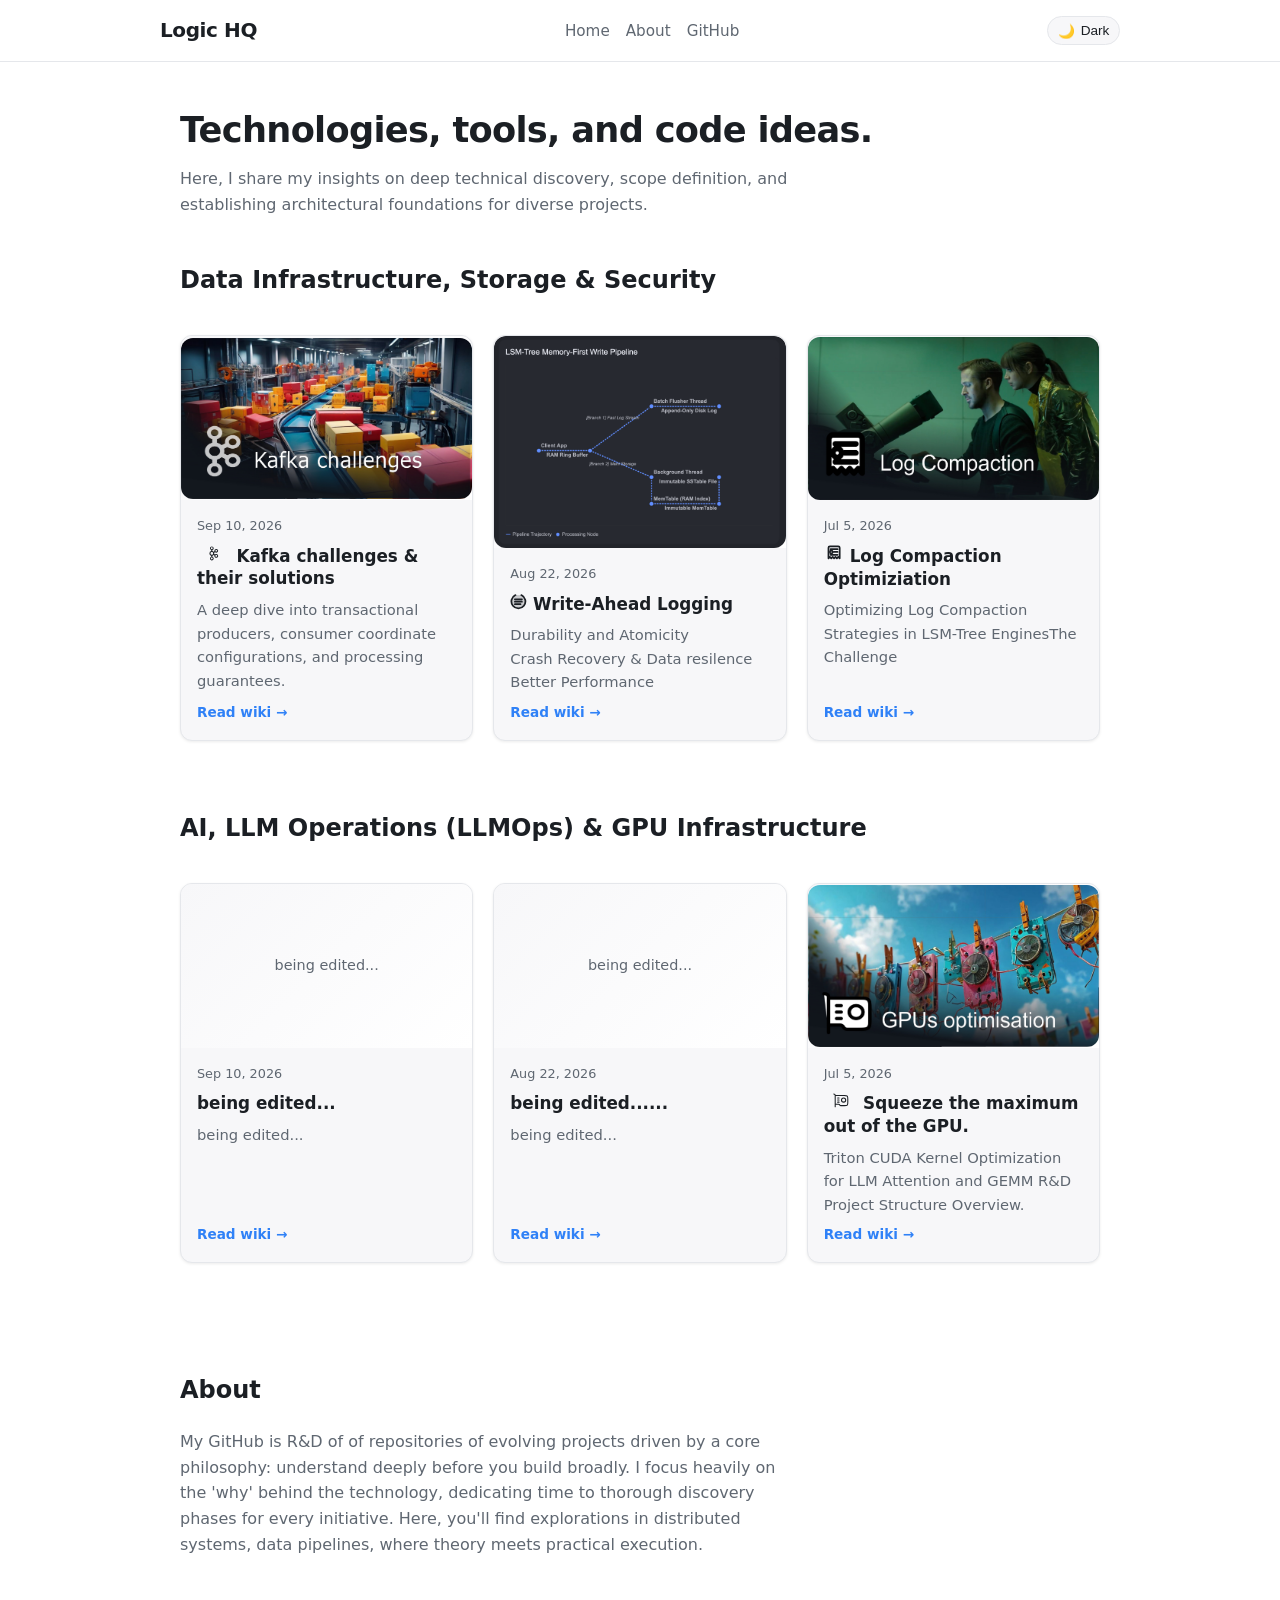
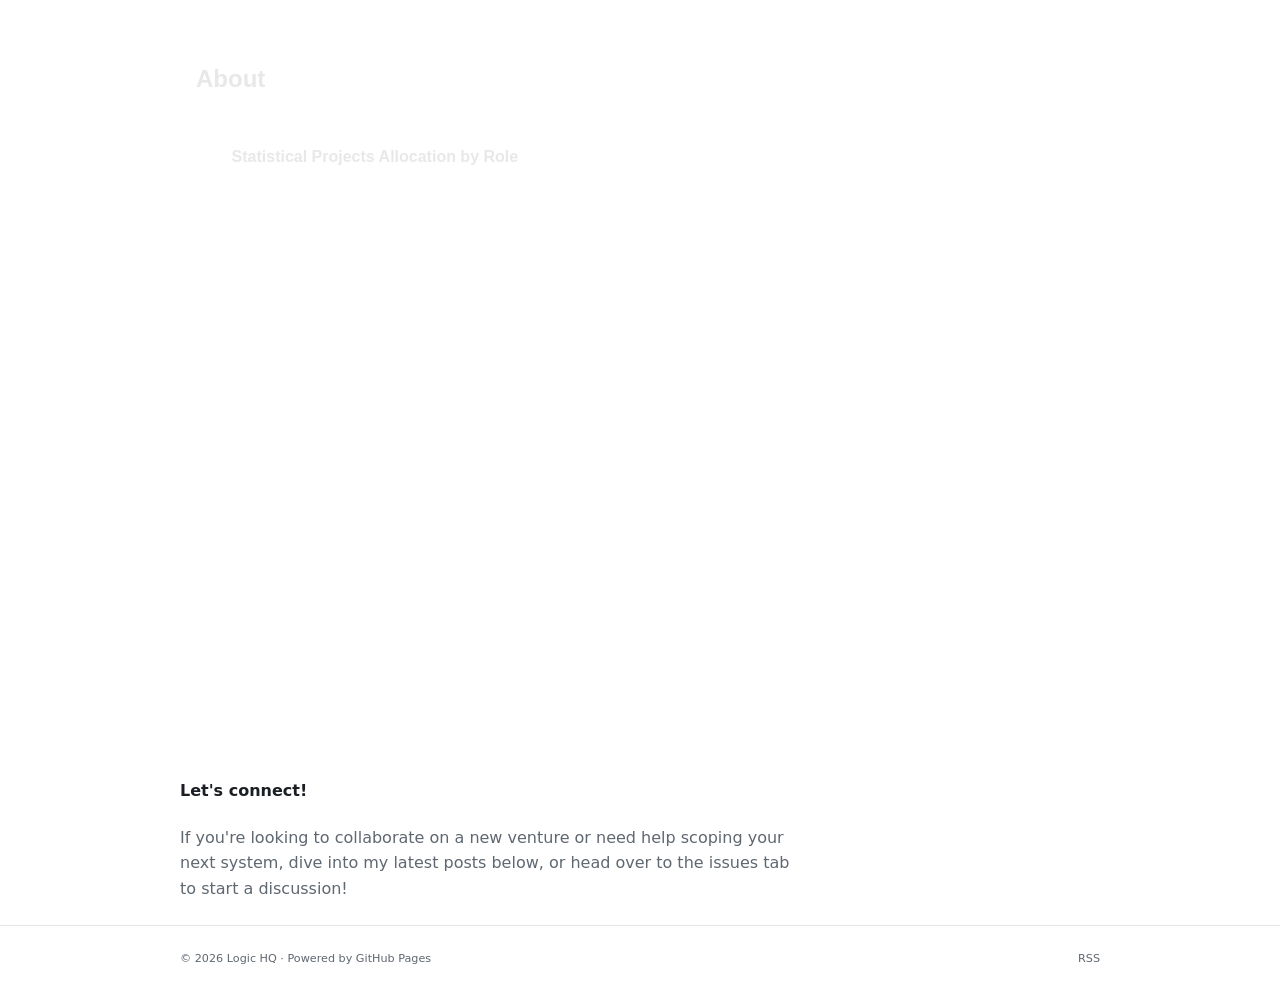
==== index.html @ f7db313e "page article spc changed" ====
<!DOCTYPE html>
<html lang="en" data-theme="light">
<head>
  <meta charset="UTF-8" />
  <title>Logic HQ</title>
  <link rel="fluid-icon" href="https://github.com/fluidicon.png" title="GitHub">
  <link rel="alternate icon" class="js-site-favicon" type="image/png" href="https://github.githubassets.com/favicons/favicon-dark.png">
  <meta name="viewport" content="width=device-width, initial-scale=1" />
  <meta name="color-scheme" content="light dark" />

   <meta name="enable-onep-api" content="false">
    
<script src="https://www.gstatic.com/external_hosted/chartjs/Chart.min.js"></script>
<script src="https://www.gstatic.com/vertexaisearch/thirdparty/chartjs-plugin-datalabels_min.2.2.0.js"></script>

  <style>
    /* =========================
       CSS Variables (Theming)
       ========================= */
    :root {
      --bg: #ffffff;
      --bg-elev: #f7f7f9;
      --text: #1b1f24;
      --text-muted: #5f6771;
      --border: #e5e7eb;
      --accent: #2f81f7;
      --accent-contrast: #ffffff;
      --card-shadow: 0 1px 3px rgba(0,0,0,0.08);
      --radius: 12px;
      --container-max: 960px;
      --font-sans: ui-sans-serif, system-ui, -apple-system, "Segoe UI", Roboto, "Helvetica Neue", Arial, "Noto Sans", "Apple Color Emoji", "Segoe UI Emoji";
      --font-mono: ui-monospace, SFMono-Regular, "SF Mono", Menlo, Consolas, "Liberation Mono", monospace;
    }

    :root[data-theme="dark"] {
      --bg: #0d1117;
      --bg-elev: #161b22;
      --text: #e6edf3;
      --text-muted: #8b949e;
      --border: #30363d;
      --accent: #58a6ff;
      --accent-contrast: #0d1117;
      --card-shadow: 0 1px 3px rgba(0,0,0,0.4);
    }

    /* =========================
       Base Styles
       ========================= */
    * {
      box-sizing: border-box;
    }

    html, body {
      margin: 0;
      padding: 0;
      background: var(--bg);
      color: var(--text);
      font-family: var(--font-sans);
      line-height: 1.6;
      transition: background-color 0.25s ease, color 0.25s ease;
    }

    a {
      color: var(--accent);
      text-decoration: none;
    }

    a:hover {
      text-decoration: underline;
    }

    img {
      max-width: 100%;
      height: auto;
      display: block;
      border-radius: var(--radius);
    }

    code, pre {
      font-family: var(--font-mono);
      font-size: 0.9em;
    }

    pre {
      background: var(--bg-elev);
      border: 1px solid var(--border);
      border-radius: var(--radius);
      padding: 1rem;
      overflow: auto;
    }

    /* =========================
       Layout
       ========================= */
    .container {
      max-width: var(--container-max);
      margin: 0 auto;
      padding: 0 1.25rem;
    }

    header.site-header {
      position: sticky;
      top: 0;
      z-index: 10;
      background: var(--bg);
      border-bottom: 1px solid var(--border);
      backdrop-filter: blur(8px);
    }

    .header-inner {
      display: flex;
      align-items: center;
      justify-content: space-between;
      gap: 1rem;
      padding: 0.9rem 0;
    }

    .site-title {
      font-size: 1.25rem;
      font-weight: 700;
      letter-spacing: -0.02em;
    }

    .site-title a {
      color: var(--text);
      text-decoration: none;
    }

    nav.main-nav ul {
      list-style: none;
      margin: 0;
      padding: 0;
      display: flex;
      gap: 1rem;
    }

    nav.main-nav a {
      color: var(--text-muted);
      font-size: 0.95rem;
    }

    nav.main-nav a:hover {
      color: var(--text);
      text-decoration: none;
    }

    /* Theme toggle */
    .theme-toggle {
      display: inline-flex;
      align-items: center;
      gap: 0.5rem;
      border: 1px solid var(--border);
      background: var(--bg-elev);
      color: var(--text);
      padding: 0.4rem 0.6rem;
      border-radius: 999px;
      font-size: 0.85rem;
      cursor: pointer;
      user-select: none;
      transition: background 0.2s ease, border-color 0.2s ease;
    }

    .theme-toggle:hover {
      border-color: var(--accent);
    }

    .theme-toggle .icon {
      width: 1.1em;
      height: 1.1em;
      display: inline-block;
    }

    /* =========================
       Hero / Intro
       ========================= */
    .hero {
      padding: 2.5rem 0 1.5rem;
    }

    .hero h1 {
      font-size: clamp(1.6rem, 3vw, 2.2rem);
      margin: 0 0 0.5rem;
      letter-spacing: -0.02em;
    }

    .hero p {
      color: var(--text-muted);
      margin: 0;
      max-width: 60ch;
    }

    /* =========================
       Posts Grid
       ========================= */
    .posts {
      padding: 1rem 0 3rem;
    }

    .posts-grid {
      display: grid;
      grid-template-columns: repeat(auto-fit, minmax(260px, 1fr));
      gap: 1.25rem;
    }

    .post-card {
      background: var(--bg-elev);
      border: 1px solid var(--border);
      border-radius: var(--radius);
      box-shadow: var(--card-shadow);
      overflow: hidden;
      display: flex;
      flex-direction: column;
      transition: transform 0.15s ease, box-shadow 0.15s ease, border-color 0.15s ease;
    }

    .post-card:hover {
      transform: translateY(-2px);
      box-shadow: 0 6px 18px rgba(0,0,0,0.08);
      border-color: var(--accent);
    }

    .post-card .post-image {
      aspect-ratio: 16 / 9;
      background: linear-gradient(135deg, var(--bg-elev), var(--bg));
      display: flex;
      align-items: center;
      justify-content: center;
      color: var(--text-muted);
      font-size: 0.9rem;
    }

    .post-card .post-content {
      padding: 1rem;
      display: flex;
      flex-direction: column;
      gap: 0.5rem;
      flex: 1;
    }

    .post-meta {
      font-size: 0.8rem;
      color: var(--text-muted);
    }

    .post-title {
      font-size: 1.05rem;
      font-weight: 700;
      margin: 0;
      line-height: 1.35;
    }

    .post-title a {
      color: var(--text);
      text-decoration: none;
    }

    .post-excerpt {
      font-size: 0.92rem;
      color: var(--text-muted);
      margin: 0;
      flex: 1;
    }

    .post-link {
      font-size: 0.85rem;
      font-weight: 600;
      margin-top: auto;
    }

    /* =========================
       Footer
       ========================= */
    footer.site-footer {
      max-height: 3rem;
      border-top: 1px solid var(--border);
      padding: 1.5rem 0 2.5rem;
      color: var(--text-muted);
      font-size: 0.7rem;
    }

    .footer-inner {
      display: flex;
      flex-wrap: wrap;
      gap: 1rem;
      align-items: center;
      justify-content: space-between;
    }

    .footer-links {
      display: flex;
      gap: 1rem;
      flex-wrap: wrap;
    }

    .footer-links a {
      color: var(--text-muted);
    }

    .footer-links a:hover {
      color: var(--text);
      text-decoration: none;
    }

    /* =========================
       Responsive tweaks
       ========================= */
    @media (max-width: 640px) {
      .header-inner {
        flex-wrap: wrap;
        gap: 0.6rem;
      }

      nav.main-nav ul {
        gap: 0.75rem;
        flex-wrap: wrap;
      }

      .hero {
        padding-top: 1.5rem;
      }
    }
 
      .chart-container-wrapper {
        display: flex;
        flex-direction: column;
        height: 100%;
        width: 100%;
        box-sizing: border-box;
      }
      .chart-header {
        white-space: pre-wrap;
        word-break: break-word;
        display: none;
        padding: 16px 16px 0 16px;
        flex-shrink: 0;
        font-size: 16px;
        font-weight: bold;
        color: #E8E8E8;
        font-family: 'Google Sans', Roboto, Arial, sans-serif;
      }
      #chart-container {
        
        flex-grow: 1;
        min-height: 0;
        
        position: relative;
        padding: 8px 16px 16px 16px;
        box-sizing: border-box;
      }
      canvas {
        width: 100% !important;
        height: 100% !important;
      }
    </style>
</head>
<body>
  <header class="site-header">
    <div class="container header-inner">
      <div class="site-title">
        <a href="https://logic-hq.github.io/">Logic HQ</a>
      </div>

      <nav class="main-nav" aria-label="Main navigation">
        <ul>
          <li><a href="https://logic-hq.github.io/">Home</a></li>
          <li><a href="#about">About</a></li>
          <li><a href="https://github.com/Logic-HQ" target="_blank" rel="noopener">GitHub</a></li>
        </ul>
      </nav>

      <button class="theme-toggle" id="themeToggle" aria-label="Toggle dark/light theme">
        <span class="icon" id="themeIcon">🌙</span>
        <span id="themeLabel">Dark</span>
      </button>
    </div>
  </header>

  <main class="container">
    <section class="hero">
      <h1>Technologies, tools, and code ideas.</h1>
      <p>
Here, I share my insights on deep technical discovery, scope definition, and establishing architectural foundations for diverse projects.
      </section>

<h2>Data Infrastructure, Storage & Security</h2>

    <section class="posts" aria-label="Blog posts">
      <div class="posts-grid">
        <!-- Post 1 -->
        <article class="post-card">
          <div class="post-image">
            <img src="/img/kafka_queue.jpg">
          </div>
          <div class="post-content">
            <div class="post-meta">
              <time datetime="2025-09-10">Sep 10, 2026</time>
            </div>
            <h2 class="post-title">
              
              <svg xmlns="http://www.w3.org/2000/svg" width="2em" height="1em" viewBox="0 0 24 24">
	<path d="M0 0h24v24H0z" fill="none" />
	<path fill="currentColor" d="M15.54 12.97c-.68 0-1.3.25-1.78.67l-1.29-.75c.09-.29.13-.6.13-.92s-.04-.63-.1-.92l1.23-.73c.48.44 1.12.68 1.81.68c1.49 0 2.7-1.19 2.7-2.68s-1.21-2.69-2.7-2.69s-2.7 1.21-2.7 2.7c0 .17.02.37.05.55l-1.25.72c-.43-.45-1-.78-1.64-.95V7.26a2.705 2.705 0 0 0 1.88-2.57C11.88 3.2 10.67 2 9.18 2S6.5 3.2 6.5 4.69c0 1.2.76 2.21 1.84 2.57v1.4a3.42 3.42 0 0 0-2.58 3.31c0 1.6 1.1 2.94 2.58 3.31v1.45A2.69 2.69 0 0 0 6.5 19.3c0 1.49 1.19 2.7 2.68 2.7s2.7-1.21 2.7-2.7c0-1.2-.79-2.22-1.88-2.57v-1.44c.64-.16 1.2-.49 1.64-.94l1.26.73c-.04.19-.06.38-.06.58c0 1.49 1.21 2.7 2.7 2.7s2.7-1.21 2.7-2.7s-1.21-2.69-2.7-2.69m0-5.97c.74 0 1.33.59 1.33 1.32s-.59 1.34-1.33 1.34s-1.33-.6-1.33-1.34S14.8 7 15.54 7M7.85 4.69c0-.74.59-1.34 1.33-1.34s1.32.6 1.32 1.34s-.58 1.34-1.32 1.34s-1.33-.6-1.33-1.34M10.5 19.3c0 .74-.58 1.34-1.32 1.34s-1.33-.6-1.33-1.34s.59-1.34 1.33-1.34s1.32.6 1.32 1.34m-1.32-5.41a1.92 1.92 0 1 1 .001-3.841a1.92 1.92 0 0 1-.001 3.841M15.54 17c-.74 0-1.33-.6-1.33-1.34s.59-1.33 1.33-1.33s1.33.6 1.33 1.33S16.28 17 15.54 17" />
</svg>


              <a href="https://github.com/Logic-HQ/kafka-challenges-and-solutions/wiki/Welcome-to-the-Kafka-challenges-&-their-solutions">
                Kafka challenges & their solutions
              </a>

            </h2>
            <p class="post-excerpt">
              A deep dive into transactional producers, consumer coordinate configurations, and processing guarantees.
            </p>
            <a class="post-link" href="https://github.com/Logic-HQ/kafka-challenges-and-solutions/wiki/Welcome-to-the-Kafka-challenges-&-their-solutions">
              Read wiki →
            </a>
          </div>
        </article>

        <!-- Post 2 -->
        <article class="post-card">
          <div class="post-image">
            <img src="/img/lsm-memory-first-pipline.png">
          </div>
          <div class="post-content">
            <div class="post-meta">
              <time datetime="2025-08-22">Aug 22, 2026</time>
            </div>
            <h2 class="post-title">

              <svg xmlns="http://www.w3.org/2000/svg" width="1em" height="1em" viewBox="0 0 24 24">
	<path d="M0 0h24v24H0z" fill="none" />
	<g fill="none" stroke="currentColor" stroke-linecap="round" stroke-linejoin="round" stroke-width="2.5">
		<path fill="currentColor" d="M16.23 2.94a10 10 0 1 1 -8.46 0" opacity=".2" stroke="none" />
		<path d="M16.23 2.94a10 10 0 1 1 -8.46 0" />
		<path d="M7 9h10" />
		<path d="M7 12.5h10" />
		<path d="M7 16h8" />
	</g>
</svg>


              <a href="https://github.com/Logic-HQ/write-ahead-logging/wiki">
                Write‐Ahead Logging
              </a>
            </h2>
            <p class="post-excerpt">
              Durability and Atomicity <br>
              Crash Recovery & Data resilence<br>
              Better Performance <br>
            </p>
            <a class="post-link" href="https://github.com/Logic-HQ/write-ahead-logging/wiki">
              Read wiki →
            </a>
          </div>
        </article>

        <!-- Post 3 -->
        <article class="post-card">
          <div class="post-image">
            <img src="/img/log-compaction-lsm.jpg">
          </div>
          <div class="post-content">
            <div class="post-meta">
              <time datetime="2025-07-05">Jul 5, 2026</time>
            </div>
            <h2 class="post-title">
              <a href="https://github.com/Logic-HQ/log-compaction-optimiziation-lsm/wiki">
               
                <svg xmlns="http://www.w3.org/2000/svg" width="1.2em" height="1em" viewBox="0 0 24 24">
  <path d="M0 0h24v24H0z" fill="none" />
  <g fill="none" stroke="currentColor" stroke-linecap="round" stroke-linejoin="round" stroke-width="2.5">
    <path d="M6 2h12a2 2 0 0 1 2 2v15l-2 -2 -2 2 -2 -2 -2 2 -2 -2 -2 2 -2 -2 -2 2V4a2 2 0 0 1 2 -2" />
    <path d="M7 6h10" />
    <path d="M6 10a2 2 0 1 0 4 0 2 2 0 1 0 -4 0" />
    <path d="M11.5 10H17" />
    <path d="M7 14h10" />
  </g>
</svg>
                Log Compaction Optimiziation
              </a>
            </h2>
            <p class="post-excerpt">
              Optimizing Log Compaction Strategies in LSM-Tree EnginesThe Challenge
            </p>
            <a class="post-link" href="https://github.com/Logic-HQ/log-compaction-optimiziation-lsm/wiki">
              Read wiki →
            </a>
          </div>
        </article>
      </div>
    </section>

   <h2>AI, LLM Operations (LLMOps) & GPU Infrastructure</h2> 

       <section class="posts" aria-label="Blog posts">
      <div class="posts-grid">
        <!-- Post 1 -->
        <article class="post-card">
          <div class="post-image">
            <img src="">
            being edited...
          </div>
          <div class="post-content">
            <div class="post-meta">
              <time datetime="2025-09-10">Sep 10, 2026</time>
            </div>
            <h2 class="post-title">
              
              


              <a href="https://github.com/Logic-HQ/kafka-challenges-and-solutions/wiki/Welcome-to-the-Kafka-challenges-&-their-solutions">
                being edited...
              </a>

            </h2>
            <p class="post-excerpt">
              being edited...
            </p>
            <a class="post-link" href="https://github.com/Logic-HQ/kafka-challenges-and-solutions/wiki/Welcome-to-the-Kafka-challenges-&-their-solutions">
              Read wiki →
            </a>
          </div>
        </article>

        <!-- Post 2 -->
        <article class="post-card">
          <div class="post-image">
            being edited...
          </div>
          <div class="post-content">
            <div class="post-meta">
              <time datetime="2025-08-22">Aug 22, 2026</time>
            </div>
            <h2 class="post-title">
              <a href="/posts/css-variables-theming.html">being edited......</a>
            </h2>
            <p class="post-excerpt">
              being edited...
            </p>
            <a class="post-link" href="/posts/css-variables-theming.html">
              Read wiki →
            </a>
          </div>
        </article>

        <!-- Post 3 -->
        <article class="post-card">
          <div class="post-image">
            <img src="/img/gpu_optimisation.jpg">
          </div>
          <div class="post-content">
            <div class="post-meta">
              <time datetime="2025-07-05">Jul 5, 2026</time>
            </div>
            <h2 class="post-title">
              <a href="https://github.com/Logic-HQ/didactic-octo-memory/wiki">
                <svg xmlns="http://www.w3.org/2000/svg" width="2em" height="1em" viewBox="0 0 24 24">
	<path d="M0 0h24v24H0z" fill="none" />
	<g fill="none" stroke="currentColor" stroke-linecap="round" stroke-linejoin="round" stroke-width="1.5">
		<path d="M4 21V5c0-.465 0-.697-.051-.888a1.5 1.5 0 0 0-1.06-1.06C2.696 3 2.464 3 2 3m2 2h13c2.357 0 3.535 0 4.268.732S22 7.643 22 10v4.5c0 2.357 0 3.535-.732 4.268c-.733.732-1.911.732-4.268.732h-4.882a1.81 1.81 0 0 1-1.618-1c-.306-.613-.933-1-1.618-1H4" />
		<path d="M19 11.5a3 3 0 1 1-6 0a3 3 0 0 1 6 0m-11.5-3h2m-2 3h2m-2 3h2" />
	</g>
</svg>
                Squeeze the maximum out of the GPU.
              </a>
            </h2>
            <p class="post-excerpt">
              Triton CUDA Kernel Optimization for LLM Attention and GEMM R&D Project Structure Overview.
            </p>
            <a class="post-link" href="https://github.com/Logic-HQ/didactic-octo-memory/wiki">
              Read wiki →
            </a>
          </div>
        </article>
      </div>
    </section>

        <section id="about" class="hero">
      <h2>About</h2>
      <p>
       My GitHub is R&D of of repositories of evolving projects driven by a core philosophy: understand deeply before you build broadly. I focus heavily on the 'why' behind the technology, dedicating time to thorough discovery phases for every initiative. Here, you'll find explorations in  distributed systems, data pipelines, where theory meets practical execution. 
      </p>


 <section class="posts" aria-label="Blog posts">
      <!-- <div class="posts-grid"> -->

  <div class="chart-container-wrapper">
      <div id="js-chart-title" class="chart-header" style="display: block;">
        <h2>About</h2>
        Statistical Projects Allocation by Role
      </div>
      <div id="chart-container">
        <canvas id="myChart" style="display: block; box-sizing: border-box; height: 341.5px; width: 620px;" width="1240" height="683"></canvas>
      </div>
    </div>

    <!-- </div> -->
    </section>
    
  


       <h4>
      Let's connect!
       </h4>
   <p>
        If you're looking to collaborate on a new venture or need help scoping your next system,
      dive into my latest posts below, or head over to the issues tab to start a discussion!
   </p>
      </section>

  </main>

  <footer class="site-footer">
    <div class="container footer-inner">
      <div>
        © <span id="year"></span> Logic HQ · Powered by GitHub Pages
      </div>
      <div class="footer-links">
        <a href="/feed.xml">RSS</a>
        <!-- <a href="https://github.com/" target="_blank" rel="noopener">Source</a> -->
      </div>
    </div>
  </footer>

  <script>
    // =========================
    // Theme handling (dark/light)
    // =========================
    (function () {
      const root = document.documentElement;
      const toggleBtn = document.getElementById('themeToggle');
      const themeIcon = document.getElementById('themeIcon');
      const themeLabel = document.getElementById('themeLabel');
      const STORAGE_KEY = 'blog-theme';

      function getPreferredTheme() {
        const stored = localStorage.getItem(STORAGE_KEY);
        if (stored === 'dark' || stored === 'light') {
          return stored;
        }
        // Fallback to system preference
        if (window.matchMedia && window.matchMedia('(prefers-color-scheme: dark)').matches) {
          return 'dark';
        }
        return 'light';
      }

      function applyTheme(theme) {
        root.setAttribute('data-theme', theme);
        if (theme === 'dark') {
          themeIcon.textContent = '☀️';
          themeLabel.textContent = 'Light';
        } else {
          themeIcon.textContent = '🌙';
          themeLabel.textContent = 'Dark';
        }
      }

      function initTheme() {
        const theme = getPreferredTheme();
        applyTheme(theme);
      }

      toggleBtn.addEventListener('click', function () {
        const current = root.getAttribute('data-theme') || 'light';
        const next = current === 'dark' ? 'light' : 'dark';
        applyTheme(next);
        localStorage.setItem(STORAGE_KEY, next);
      });

      // Optional: react to system changes if user hasn't set a preference
      if (window.matchMedia) {
        const mq = window.matchMedia('(prefers-color-scheme: light)');
        mq.addEventListener('change', function (e) {
          const stored = localStorage.getItem(STORAGE_KEY);
          if (!stored) {
            applyTheme(e.matches ? 'dark' : 'light');
          }
        });
      }

      initTheme();
    })();

    // Footer year
    document.getElementById('year').textContent = new Date().getFullYear();
  </script>
    <script type="text/javascript">
      window.CHART_SPEC = "{\"metadata\": {\"chart_type\": \"bar\", \"chart_title\": \"Statistical Allocation of my projects by Tasks\", \"orientation\": \"vertical\", \"stacking\": \"grouped\", \"x_axis_title\": \"Statistical Concepts / Skills\", \"y_axis_title\": \"Importance Index\", \"scale_type\": \"linear\"}, \"labels\": [\"Data Quality & Drift Detection\", \"A/B Testing Infrastructure\", \"Model Evaluation (Precision/Recall)\", \"Probability Modeling & Loss Optimization\", \"Dimensionality Reduction (PCA)\"], \"datasets\": [{\"label\": \"Data Engineering\", \"axis\": \"primary\", \"data\": [{\"value_raw\": 95, \"tooltip_text\": \"Data Engineering Importance: 95/100\"}, {\"value_raw\": 85, \"tooltip_text\": \"Data Engineering Importance: 85/100\"}, {\"value_raw\": 40, \"tooltip_text\": \"Data Engineering Importance: 40/100\"}, {\"value_raw\": 30, \"tooltip_text\": \"Data Engineering Importance: 30/100\"}, {\"value_raw\": 50, \"tooltip_text\": \"Data Engineering Importance: 50/100\"}]}, {\"label\": \"AI Engineering\", \"axis\": \"primary\", \"data\": [{\"value_raw\": 88, \"tooltip_text\": \"AI Engineering Importance: 88/100\"}, {\"value_raw\": 60, \"tooltip_text\": \"AI Engineering Importance: 60/100\"}, {\"value_raw\": 98, \"tooltip_text\": \"AI Engineering Importance: 98/100\"}, {\"value_raw\": 92, \"tooltip_text\": \"AI Engineering Importance: 92/100\"}, {\"value_raw\": 80, \"tooltip_text\": \"AI Engineering Importance: 80/100\"}]}]}";
      window.AIM_CHART_PIE_COLORS = ["#618eff","#ffbe73","#f765d1","#ffaedd","#b6c9ff","#ffeedf","#e56822","#b5b9c4","#4db848","#69c3ff","#ff878f","#81e5d8"];
      window.AIM_CHART_OTHERS_COLOR = '#5F6368';
      window.AIM_CHART_TEXT_COLOR = '#ADAFB8';
      window.AIM_CHART_BORDER_COLOR = '#2D2F35';
      window.AIM_CHART_TITLE_COLOR = '#E8E8E8';
      window.AIM_CHART_IS_DARK = true;
      window.DISABLE_CHARTJS_ANIMATION = false;
      window.ENABLE_THEME_MIGRATION = true;
    </script>
    <script>
    (function(){function z(a){if(a&&typeof a.fit==="function"&&!a.l){a.l=!0;var b=a.fit;a.fit=function(){b.bind(this)();this.display!==!1&&(this.height+=10)}}}function C(){return{id:"legendMargin",beforeInit(a){z(a.legend)},beforeUpdate(a){z(a.legend)}}}
function F(a,b){if(!a)return[];if(a.includes("\n")){var d=a.split("\n");a=[];for(var e of d)e.trim()===""?a.push(""):a.push(...F(e,b));return a}var g=a.split(" ");e=[];a="";for(d of g)g=a?a+d:d,g.length>b?(a.trim()&&e.push(a.trim()),a=d+" "):a=g+" ";a.trim()&&e.push(a.trim());return e}function G(){return typeof window!=="undefined"&&window.ENABLE_THEME_MIGRATION===!0}function H(a,b){return b&&typeof a==="string"?!a||a.length<=25?a:a.slice(0,22)+"...":a};function I(a,b){if(typeof a==="string")return a;var d=Number(a);a="";if(b.value_tiers&&b.value_tiers.length>0){let g=Math.abs(d),l=[...b.value_tiers].sort((u,y)=>y.min-u.min);for(var e of l)if(g>=e.min){d/=e.divide_by;a=e.suffix;break}}e=a?d.toFixed(1):d.toString();return b.unit_symbol?b.unit_position==="prefix"?`${b.unit_symbol}${e}${a}`:a===b.unit_symbol?`${e}${a}`:`${e}${a}${b.unit_symbol}`:`${e}${a}`}
function J(a,b,d,e,g){return g?{grid:{display:a,drawOnChartArea:b,color:d,borderColor:d},border:{color:d}}:{grid:{color:e,drawOnChartArea:b}}}
function K(a,b,d=G()){function e(c){c=c.dataset.j?.[c.dataIndex]??null;return c?.value_raw!=null?Number(c.value_raw):0}var g=L,l=M,u=O,y=P,f=a.metadata.orientation==="horizontal",r=a.metadata.stacking==="stacked",v=a.metadata.scale_type==="logarithmic",n=v?"logarithmic":"linear",q=y?"#363840":"#E8EAF2",h=0;if(r)for(var t=0;t<a.labels.length;t++){var x=0;for(var p of a.datasets){let c=Number(p.data[t]?.value_raw);isNaN(c)||(x+=c)}x>h&&(h=x)}else for(t of a.datasets)for(x of t.data)p=Number(x.value_raw),
!isNaN(p)&&p>h&&(h=p);p=a.datasets.map((c,m)=>{var w=c.axis==="secondary",D="y",N="x";f?N=w?"xSecondary":"x":D=w?"ySecondary":"y";return{label:c.label,data:c.data.map(k=>k?k.tooltip_text===""||k.value_raw===null||k.value_raw===void 0?null:k.value_raw:null),yAxisID:f?void 0:D,xAxisID:f?N:void 0,backgroundColor(k){var A=g.length>0?g[m%g.length]:"#4285F4";if(d)return A;k=k.chart;var E=k.ctx,B=k.chartArea;if(!B)return k.height>0&&k.width>0?(k=f?E.createLinearGradient(0,0,k.width,0):E.createLinearGradient(0,
0,0,k.height),k.addColorStop(0,A),k.addColorStop(1,`color-mix(in srgb, ${A}, black 30%)`),k):A;k=f?E.createLinearGradient(B.left,0,B.right,0):E.createLinearGradient(0,B.top,0,B.bottom);k.addColorStop(0,A);k.addColorStop(1,`color-mix(in srgb, ${A}, black 30%)`);return k},borderColor:u,borderWidth:0,borderRadius:8,j:c.data,skipNull:!0}});t={x:{type:f?n:"category",grace:!f||v||r?void 0:"20%",max:f&&v&&h>0?h*50:void 0,stacked:r,title:{display:!!a.metadata.x_axis_title,text:a.metadata.x_axis_title||"",
color:l,font:{family:"Google Sans, Roboto, Arial, sans-serif",weight:"bold"}},ticks:{color:l,callback:c=>{if(f)return I(c,a.metadata);var m=typeof c==="number"?c:Number(c);return H(!isNaN(m)&&a.labels[m]?a.labels[m]:c,d)}},...J(f,!0,q,u,d)},y:{type:f?"category":n,grace:f||v||r?void 0:"20%",max:!f&&v&&h>0?h*50:void 0,stacked:r,title:{display:!!a.metadata.y_axis_title,text:a.metadata.y_axis_title||"",color:l,font:{family:"Google Sans, Roboto, Arial, sans-serif",weight:"bold"}},ticks:{color:l,callback:c=>
{if(!f)return I(c,a.metadata);var m=typeof c==="number"?c:Number(c);return H(!isNaN(m)&&a.labels[m]?a.labels[m]:c,d)}},...J(!f,!0,q,u,d)}};f&&a.metadata.x_axis_secondary_title&&(t.xSecondary={type:n,position:"top",grace:v?void 0:"20%",max:v&&h>0?h*50:void 0,stacked:r,title:{display:!0,text:a.metadata.x_axis_secondary_title,color:l,font:{family:"Google Sans, Roboto, Arial, sans-serif",weight:"bold"}},ticks:{color:l,callback:c=>I(c,a.metadata)},...J(!0,!1,q,u,d)});!f&&a.metadata.y_axis_secondary_title&&
(t.ySecondary={type:n,position:"right",grace:v?void 0:"20%",max:v&&h>0?h*50:void 0,stacked:r,title:{display:!0,text:a.metadata.y_axis_secondary_title,color:l,font:{family:"Google Sans, Roboto, Arial, sans-serif",weight:"bold"}},ticks:{color:l,callback:c=>I(c,a.metadata)},...J(!0,!1,q,u,d)});return{type:"bar",data:{labels:a.labels,datasets:p},options:{indexAxis:f?"y":"x",responsive:!0,maintainAspectRatio:!1,...(typeof DISABLE_CHARTJS_ANIMATION!=="undefined"&&DISABLE_CHARTJS_ANIMATION?{animation:!1}:
{}),scales:t,plugins:{...(d?{}:{title:{display:!!a.metadata.chart_title,text:F(a.metadata.chart_title||"",b&&b<500?40:100),align:"start",color:l,font:{family:"Google Sans, Roboto, Arial, sans-serif",size:16,weight:"bold"}}}),legend:{display:a.datasets.length>1,position:"top",align:"start",labels:{color:l,usePointStyle:!0,pointStyle:"circle",boxWidth:10,boxHeight:10,...(d?{padding:10}:{})}},tooltip:{enabled:!0,callbacks:{label:c=>{var m=c.dataset,w=m.j?.[c.dataIndex];if(w&&w.tooltip_text)return w.tooltip_text;
c=I(f?c.parsed?.x??0:c.parsed?.y??0,a.metadata);return`${m.label}: ${c}`}}},datalabels:{display:a.labels.length>15?!1:"auto",anchor:c=>r?"center":f?"end":e(c)>=0?"end":"start",align:c=>r?"center":f?"right":e(c)>=0?"top":"bottom",color:r?d?y?"#202124":"#FFFFFF":"#1F1F1F":l,font:{family:"Google Sans, Roboto, Arial, sans-serif",weight:"normal",size:11},formatter:(c,m)=>{m=m.dataset.j?.[m.dataIndex]??null;return m?.value_raw!=null?I(m.value_raw,a.metadata):c}}}}}};function Q(a,b){a=[...a];b&&b.is_percentage_data&&(b=a.reduce((d,e)=>d+e.value_raw,0),b<99.9&&(b=Number((100-b).toFixed(1)),a.push({label_full:"Others",label_short:"Others",value_raw:b,value_formatted:`${b}%`})));return a}function R(a,b,d){return a.map((e,g)=>e.label_full==="Others"?d:b[g%b.length])}
function S(a,b,d,e){a=b>0?(a/b*100).toFixed(1):"0";b=Number(a);var g=d.value_formatted.includes("%");g=e||g?d.value_formatted:`${d.value_formatted} (${a}%)`;return b>=15?[d.label_short,g]:b>=5?e?[d.value_formatted]:[d.value_formatted,`(${a}%)`]:""}function T(a,b,d,e){b=d>0?(b/d*100).toFixed(1):"0";a=`${a.label_full}: ${a.value_formatted}`;e||(a+=` (${b}%)`);return a};function U(a,b,d=G()){var e=L,g=V,l=M,u=O,y=P,f=Q(a.data,a.metadata),r=f.map(n=>n.label_short),v=f.map(n=>n.value_raw);e=R(f,e,g);return{type:"pie",data:{labels:r,datasets:[{data:v,backgroundColor:e,borderWidth:2,borderColor:u,i:f}]},options:{responsive:!0,maintainAspectRatio:!1,...(typeof DISABLE_CHARTJS_ANIMATION!=="undefined"&&DISABLE_CHARTJS_ANIMATION?{animation:!1}:{}),plugins:{...(d?{}:{title:{display:a.metadata&&a.metadata.chart_title?!0:!1,text:F(a.metadata?.chart_title??"",b&&b<500?40:100),
align:"start",color:l,font:{family:"Google Sans, Roboto, Arial, sans-serif",size:16,weight:"bold"},padding:{top:10,bottom:5}}}),legend:{display:!0,position:"top",align:"start",labels:{color:l,usePointStyle:!0,pointStyle:"circle",boxWidth:10,boxHeight:10,generateLabels(n){var q=n.data,h=q.datasets[0],t=h.data.reduce((p,c)=>p+(c||0),0),x=h.backgroundColor||[];return(q.labels||[]).map((p,c)=>{p=h.data[c];p=t>0?(p/t*100).toFixed(1):"0";var m=!n.getDataVisibility(c),w=h.i[c],D=Number(p);return{text:w.label_full!==
w.label_short&&D>=15?`${w.label_full} (${w.label_short}) : ${p}%`:`${w.label_full} : ${p}%`,fillStyle:x[c],lineWidth:0,strokeStyle:"transparent",hidden:m,index:c,fontColor:l,color:l}})}}},tooltip:{enabled:!0,callbacks:{label(n){var q=n.dataset,h=q.i[n.dataIndex];q=q.data.reduce((t,x)=>t+(x||0),0);return T(h,n.parsed,q,a.metadata&&a.metadata.is_percentage_data)}}},datalabels:{display:"auto",color:y?"#1F1F1F":"#ffffff",font:{weight:"bold",size:11},formatter:(n,q)=>{var h=q.chart.data.datasets[0],t=
h.data.reduce((x,p)=>x+(p||0),0);return S(n,t,h.i[q.dataIndex],a.metadata&&a.metadata.is_percentage_data)}}}}}};var W=window.CHART_SPEC,L=window.AIM_CHART_PIE_COLORS||[],V=window.AIM_CHART_OTHERS_COLOR||"#BDC1C6",M=window.AIM_CHART_TEXT_COLOR||"#56595E",O=window.AIM_CHART_BORDER_COLOR||"#FFFFFF",P=window.AIM_CHART_IS_DARK||!1;
try{if(typeof Chart==="undefined")throw Error("a");typeof ChartDataLabels!=="undefined"&&Chart.register(ChartDataLabels);let a;try{a=JSON.parse(atob(W))}catch(q){try{a=JSON.parse(W)}catch(h){throw Error("b");}}if(!a)throw Error("c");if(typeof a==="string")try{a=JSON.parse(a)}catch(q){throw Error("d");}let b=document.getElementById("myChart");if(!b)throw Error("e");let d=b.parentElement?.clientWidth||document.body?.clientWidth||652;if(!a||typeof a!=="object")throw Error("f");let e=a,g=e.metadata,l=
g?.chart_type??"pie",u=G(),y=document.getElementById("js-chart-title"),f=g?.chart_title;u&&y&&f&&(y.textContent=f,y.style.display="block");let r;if(l==="bar"){if(!e.datasets||!e.labels)throw Error("g");r=K(a,d>0?d:void 0,u)}else{if(!e.data)throw Error("h");r=U(a,d>0?d:void 0,u)}let v=b.getContext("2d");if(!v)throw Error("i");let n=[...(typeof ChartDataLabels!=="undefined"?[ChartDataLabels]:[]),...(u?[C()]:[])];new Chart(v,{...r,plugins:n});window.parent.postMessage({type:"embed_success"},"*")}catch(a){window.parent.postMessage({type:"embed_error",
error:a.message},"*")};}).call(this);
</script>
</body>
</html>
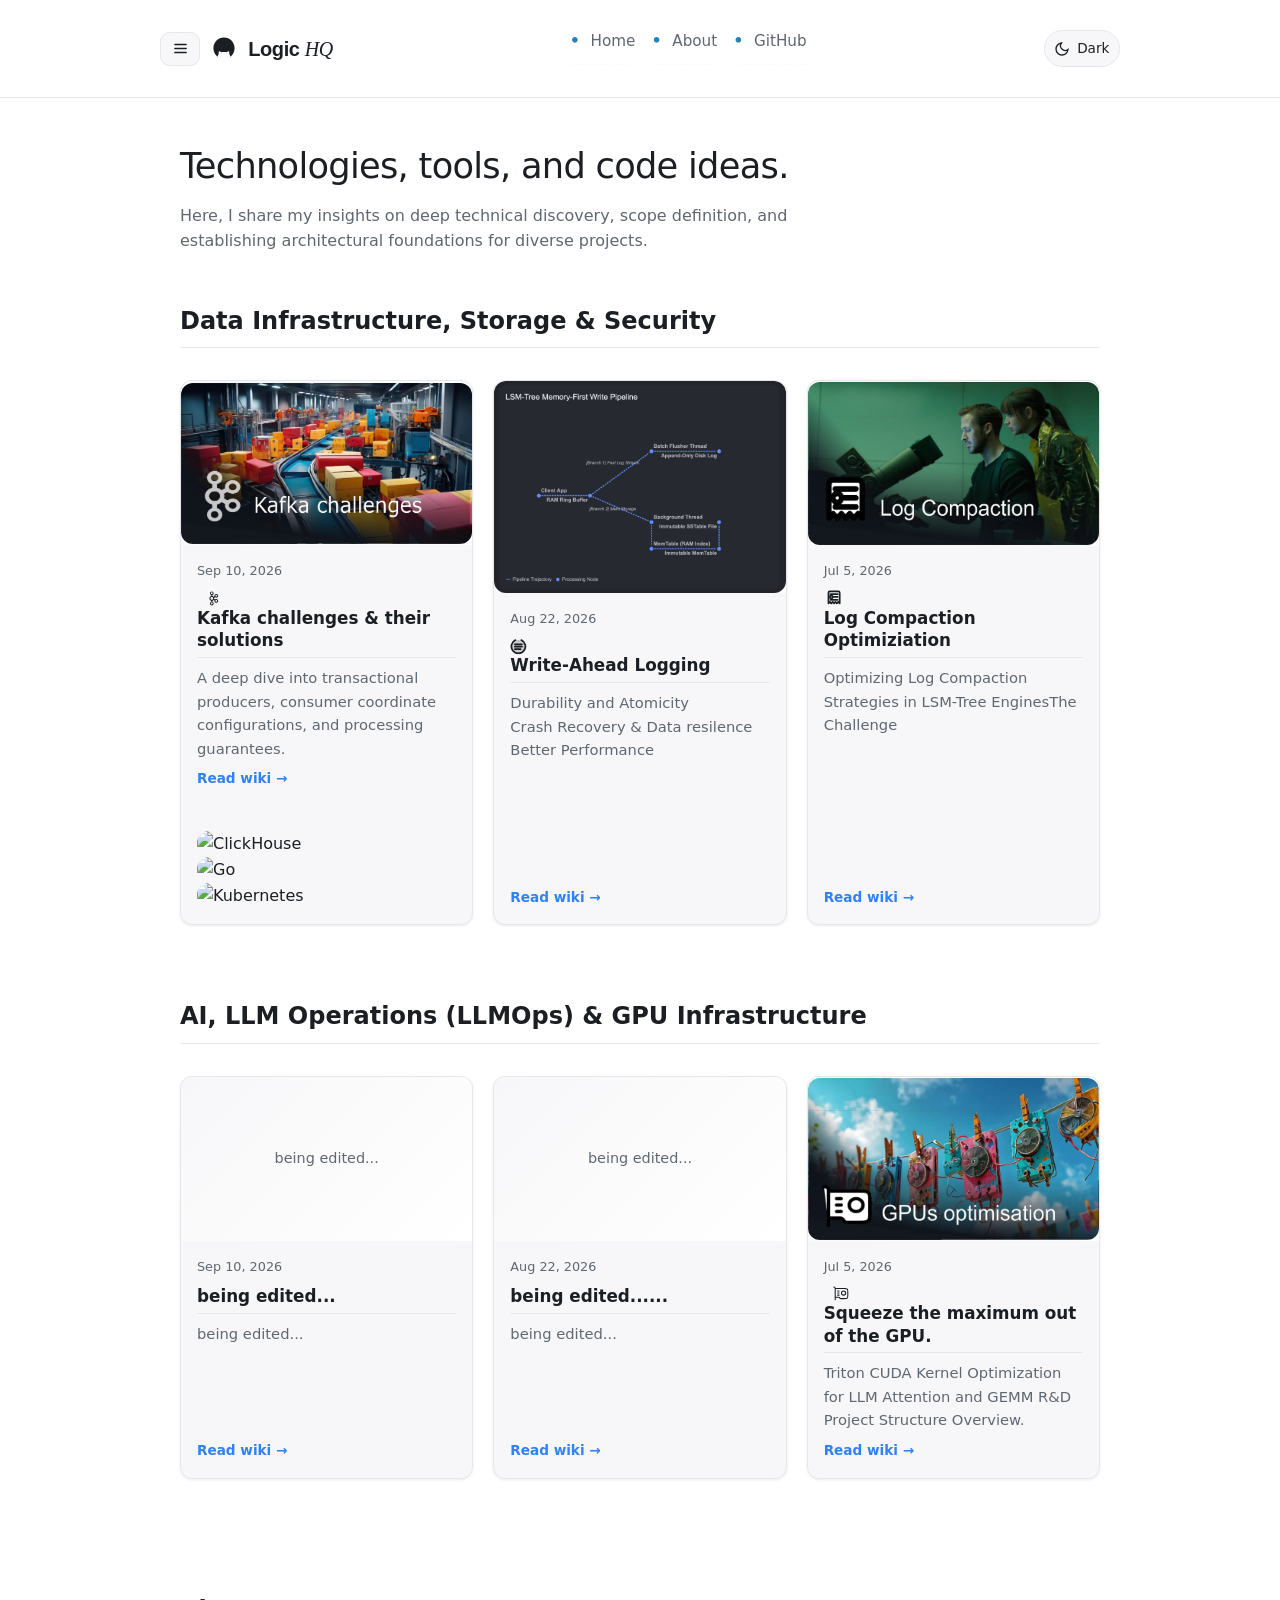
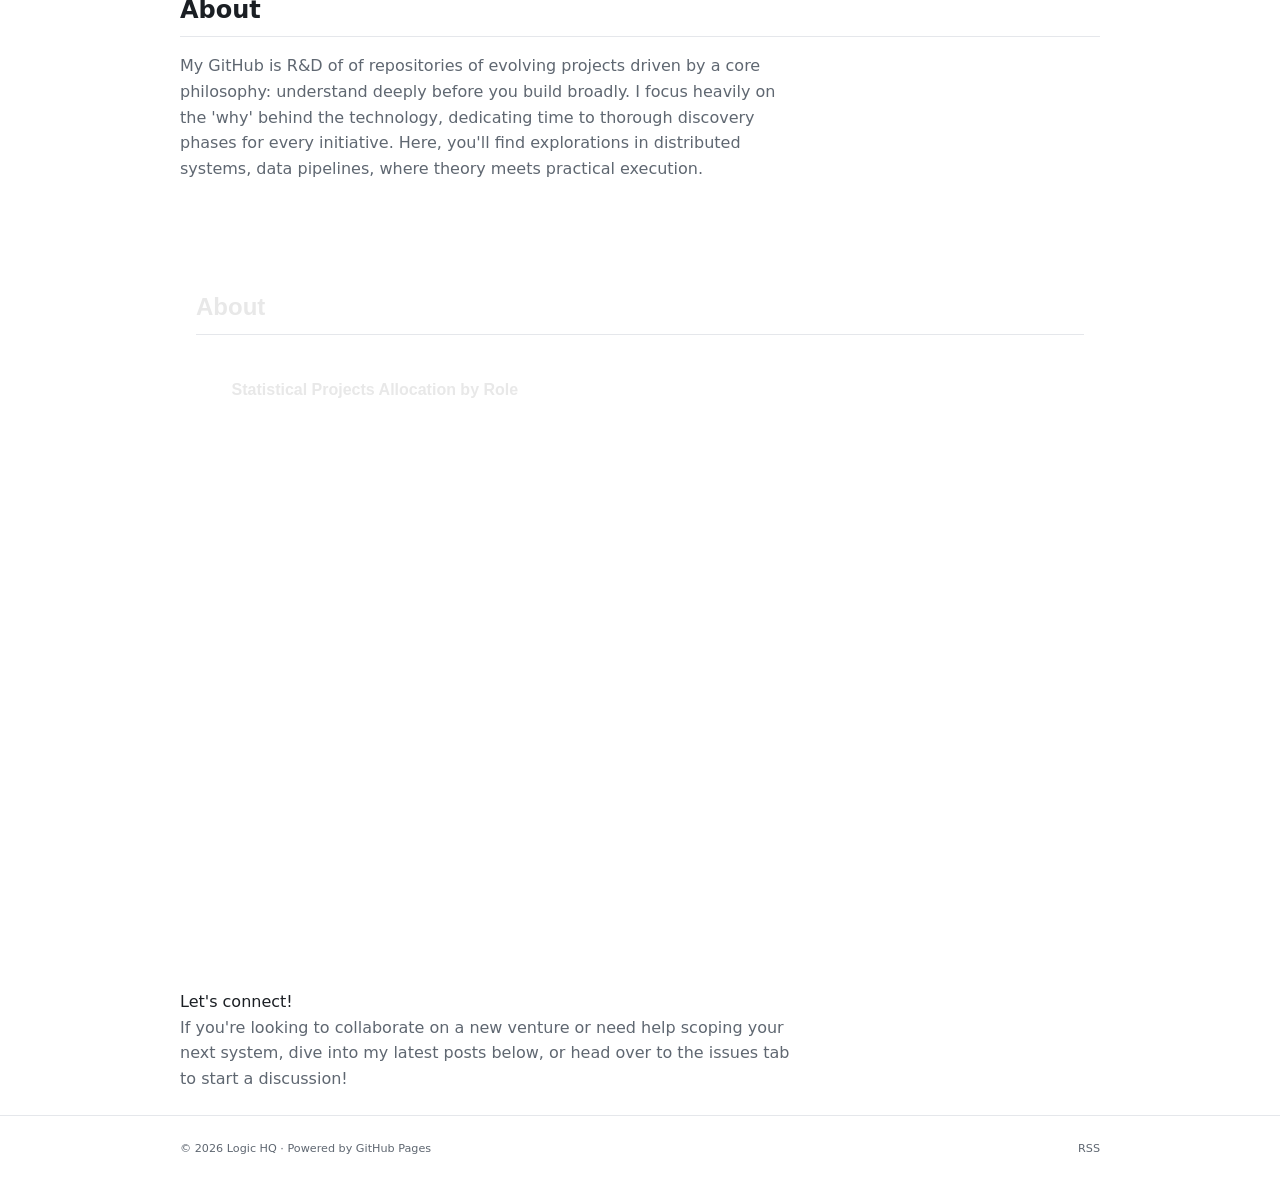
==== commit d71668c4: "SPC page added" ====
--- a/index.html
+++ b/index.html
@@ -3,8 +3,8 @@
 <head>
   <meta charset="UTF-8" />
   <title>Logic HQ</title>
-  <link rel="fluid-icon" href="https://github.com/fluidicon.png" title="GitHub">
-  <link rel="alternate icon" class="js-site-favicon" type="image/png" href="https://github.githubassets.com/favicons/favicon-dark.png">
+  <link rel="fluid-icon" href="public/static/img/l-hq-logo-g.ico" title="Logic-HQ">
+  <link rel="alternate icon" class="js-site-favicon" type="image/png" href="public/static/img/l-hq-logo-g.ico">
   <meta name="viewport" content="width=device-width, initial-scale=1" />
   <meta name="color-scheme" content="light dark" />
 
@@ -13,352 +13,47 @@
 <script src="https://www.gstatic.com/external_hosted/chartjs/Chart.min.js"></script>
 <script src="https://www.gstatic.com/vertexaisearch/thirdparty/chartjs-plugin-datalabels_min.2.2.0.js"></script>
 
+<link rel="stylesheet" href="public/static/css/main.css">
+<link rel="stylesheet" href="public/static/css/widget_spc.css">
+
   <style>
-    /* =========================
-       CSS Variables (Theming)
-       ========================= */
-    :root {
-      --bg: #ffffff;
-      --bg-elev: #f7f7f9;
-      --text: #1b1f24;
-      --text-muted: #5f6771;
-      --border: #e5e7eb;
-      --accent: #2f81f7;
-      --accent-contrast: #ffffff;
-      --card-shadow: 0 1px 3px rgba(0,0,0,0.08);
-      --radius: 12px;
-      --container-max: 960px;
-      --font-sans: ui-sans-serif, system-ui, -apple-system, "Segoe UI", Roboto, "Helvetica Neue", Arial, "Noto Sans", "Apple Color Emoji", "Segoe UI Emoji";
-      --font-mono: ui-monospace, SFMono-Regular, "SF Mono", Menlo, Consolas, "Liberation Mono", monospace;
-    }
-
-    :root[data-theme="dark"] {
-      --bg: #0d1117;
-      --bg-elev: #161b22;
-      --text: #e6edf3;
-      --text-muted: #8b949e;
-      --border: #30363d;
-      --accent: #58a6ff;
-      --accent-contrast: #0d1117;
-      --card-shadow: 0 1px 3px rgba(0,0,0,0.4);
-    }
-
-    /* =========================
-       Base Styles
-       ========================= */
-    * {
-      box-sizing: border-box;
-    }
-
-    html, body {
-      margin: 0;
-      padding: 0;
-      background: var(--bg);
-      color: var(--text);
-      font-family: var(--font-sans);
-      line-height: 1.6;
-      transition: background-color 0.25s ease, color 0.25s ease;
-    }
-
-    a {
-      color: var(--accent);
-      text-decoration: none;
-    }
-
-    a:hover {
-      text-decoration: underline;
-    }
-
-    img {
-      max-width: 100%;
-      height: auto;
-      display: block;
-      border-radius: var(--radius);
-    }
-
-    code, pre {
-      font-family: var(--font-mono);
-      font-size: 0.9em;
-    }
-
-    pre {
-      background: var(--bg-elev);
-      border: 1px solid var(--border);
-      border-radius: var(--radius);
-      padding: 1rem;
-      overflow: auto;
-    }
-
-    /* =========================
-       Layout
-       ========================= */
-    .container {
-      max-width: var(--container-max);
-      margin: 0 auto;
-      padding: 0 1.25rem;
-    }
-
-    header.site-header {
-      position: sticky;
-      top: 0;
-      z-index: 10;
-      background: var(--bg);
-      border-bottom: 1px solid var(--border);
-      backdrop-filter: blur(8px);
-    }
-
-    .header-inner {
-      display: flex;
-      align-items: center;
-      justify-content: space-between;
-      gap: 1rem;
-      padding: 0.9rem 0;
-    }
-
-    .site-title {
-      font-size: 1.25rem;
-      font-weight: 700;
-      letter-spacing: -0.02em;
-    }
-
-    .site-title a {
-      color: var(--text);
-      text-decoration: none;
-    }
-
-    nav.main-nav ul {
-      list-style: none;
-      margin: 0;
-      padding: 0;
-      display: flex;
-      gap: 1rem;
-    }
-
-    nav.main-nav a {
-      color: var(--text-muted);
-      font-size: 0.95rem;
-    }
-
-    nav.main-nav a:hover {
-      color: var(--text);
-      text-decoration: none;
-    }
-
-    /* Theme toggle */
-    .theme-toggle {
-      display: inline-flex;
-      align-items: center;
-      gap: 0.5rem;
-      border: 1px solid var(--border);
-      background: var(--bg-elev);
-      color: var(--text);
-      padding: 0.4rem 0.6rem;
-      border-radius: 999px;
-      font-size: 0.85rem;
-      cursor: pointer;
-      user-select: none;
-      transition: background 0.2s ease, border-color 0.2s ease;
-    }
-
-    .theme-toggle:hover {
-      border-color: var(--accent);
-    }
-
-    .theme-toggle .icon {
-      width: 1.1em;
-      height: 1.1em;
-      display: inline-block;
-    }
-
-    /* =========================
-       Hero / Intro
-       ========================= */
-    .hero {
-      padding: 2.5rem 0 1.5rem;
-    }
-
-    .hero h1 {
-      font-size: clamp(1.6rem, 3vw, 2.2rem);
-      margin: 0 0 0.5rem;
-      letter-spacing: -0.02em;
-    }
-
-    .hero p {
-      color: var(--text-muted);
-      margin: 0;
-      max-width: 60ch;
-    }
-
-    /* =========================
-       Posts Grid
-       ========================= */
-    .posts {
-      padding: 1rem 0 3rem;
-    }
-
-    .posts-grid {
-      display: grid;
-      grid-template-columns: repeat(auto-fit, minmax(260px, 1fr));
-      gap: 1.25rem;
-    }
-
-    .post-card {
-      background: var(--bg-elev);
-      border: 1px solid var(--border);
-      border-radius: var(--radius);
-      box-shadow: var(--card-shadow);
-      overflow: hidden;
-      display: flex;
-      flex-direction: column;
-      transition: transform 0.15s ease, box-shadow 0.15s ease, border-color 0.15s ease;
-    }
-
-    .post-card:hover {
-      transform: translateY(-2px);
-      box-shadow: 0 6px 18px rgba(0,0,0,0.08);
-      border-color: var(--accent);
-    }
-
-    .post-card .post-image {
-      aspect-ratio: 16 / 9;
-      background: linear-gradient(135deg, var(--bg-elev), var(--bg));
-      display: flex;
-      align-items: center;
-      justify-content: center;
-      color: var(--text-muted);
-      font-size: 0.9rem;
-    }
-
-    .post-card .post-content {
-      padding: 1rem;
-      display: flex;
-      flex-direction: column;
-      gap: 0.5rem;
-      flex: 1;
-    }
-
-    .post-meta {
-      font-size: 0.8rem;
-      color: var(--text-muted);
-    }
-
-    .post-title {
-      font-size: 1.05rem;
-      font-weight: 700;
-      margin: 0;
-      line-height: 1.35;
-    }
-
-    .post-title a {
-      color: var(--text);
-      text-decoration: none;
-    }
-
-    .post-excerpt {
-      font-size: 0.92rem;
-      color: var(--text-muted);
-      margin: 0;
-      flex: 1;
-    }
-
-    .post-link {
-      font-size: 0.85rem;
-      font-weight: 600;
-      margin-top: auto;
-    }
-
-    /* =========================
-       Footer
-       ========================= */
-    footer.site-footer {
-      max-height: 3rem;
-      border-top: 1px solid var(--border);
-      padding: 1.5rem 0 2.5rem;
-      color: var(--text-muted);
-      font-size: 0.7rem;
-    }
-
-    .footer-inner {
-      display: flex;
-      flex-wrap: wrap;
-      gap: 1rem;
-      align-items: center;
-      justify-content: space-between;
-    }
-
-    .footer-links {
-      display: flex;
-      gap: 1rem;
-      flex-wrap: wrap;
-    }
-
-    .footer-links a {
-      color: var(--text-muted);
-    }
-
-    .footer-links a:hover {
-      color: var(--text);
-      text-decoration: none;
-    }
-
-    /* =========================
-       Responsive tweaks
-       ========================= */
-    @media (max-width: 640px) {
-      .header-inner {
-        flex-wrap: wrap;
-        gap: 0.6rem;
-      }
-
-      nav.main-nav ul {
-        gap: 0.75rem;
-        flex-wrap: wrap;
-      }
-
-      .hero {
-        padding-top: 1.5rem;
-      }
-    }
- 
-      .chart-container-wrapper {
-        display: flex;
-        flex-direction: column;
-        height: 100%;
-        width: 100%;
-        box-sizing: border-box;
-      }
-      .chart-header {
-        white-space: pre-wrap;
-        word-break: break-word;
-        display: none;
-        padding: 16px 16px 0 16px;
-        flex-shrink: 0;
-        font-size: 16px;
-        font-weight: bold;
-        color: #E8E8E8;
-        font-family: 'Google Sans', Roboto, Arial, sans-serif;
-      }
-      #chart-container {
-        
-        flex-grow: 1;
-        min-height: 0;
-        
-        position: relative;
-        padding: 8px 16px 16px 16px;
-        box-sizing: border-box;
-      }
-      canvas {
-        width: 100% !important;
-        height: 100% !important;
-      }
+   
     </style>
+
+
 </head>
 <body>
   <header class="site-header">
     <div class="container header-inner">
-      <div class="site-title">
-        <a href="https://logic-hq.github.io/">Logic HQ</a>
-      </div>
+
+
+<div class="site-title">
+  <!-- 1. Hamburger button -->
+  <button class="theme-hamburger" id="hamburgerMenu">
+    <svg xmlns="http://www.w3.org/2000/svg" width="1.4em" height="1.4em" viewBox="0 0 24 24">
+      <path d="M0 0h24v24H0z" fill="none" />
+      <path fill="none" stroke="currentColor" stroke-linecap="round" stroke-linejoin="round" stroke-width="2" d="M5 17h14M5 12h14M5 7h14" />
+    </svg>
+  </button>
+ 
+  
+  <!-- 2. Logo SVG (Removed wrapper div and adjusted dimensions via class) -->
+  <svg class="site-logo-svg" stroke-miterlimit="10" style="fill-rule:nonzero;clip-rule:evenodd;stroke-linecap:round;stroke-linejoin:round;" version="1.1" viewBox="0 0 35.1846 39.3801" xml:space="preserve" xmlns="http://www.w3.org/2000/svg" xmlns:vectornator="http://vectornator.io" xmlns:xlink="http://www.w3.org/1999/xlink">
+    <g id="Layer-1" vectornator:layerName="Layer 1">
+      <path d="M17.5923 1C7.99607 1.00041 0.217294 8.77879 0.217294 18.375C0.21729 24.1807 3.09258 29.2823 7.46729 32.4375C7.46347 32.3027 7.40479 32.2335 7.40479 32.0938C7.40478 30.3432 8.03605 28.9322 9.06104 27.8125C8.88898 27.4223 8.39358 25.8295 9.15479 23.7188C9.21991 23.6572 9.30712 23.6221 9.37354 23.5625C9.59102 23.5147 10.8004 23.3327 13.5923 25.2188C14.8961 24.8639 16.241 24.6917 17.5923 24.6875C18.9523 24.6964 20.3113 24.8644 21.5923 25.2188C24.4515 23.2752 25.6892 23.5238 25.8423 23.5625C25.8873 23.6032 25.9542 23.6152 25.9985 23.6562C26.7962 25.8034 26.2769 27.4171 26.1235 27.8125C27.1386 28.9324 27.7798 30.3436 27.7798 32.0938C27.7798 32.2336 27.7211 32.3026 27.7173 32.4375C32.092 29.2821 34.9673 24.1809 34.9673 18.375C34.9673 8.77913 27.1885 1 17.5923 1Z" fill="currentColor" fill-rule="nonzero" opacity="1" stroke="none" vectornator:layerName="Curve 1"/>
+    </g>
+  </svg>
+
+  <!-- 3. Brand Text -->
+  <!-- <a href="https://logic-hq.github.io/">Logic HQ</a> -->
+
+  <!-- Update your brand link -->
+<a href="https://github.io" class="brand-link">
+  Logic <span class="brand-hq">HQ</span>
+</a>
+
+
+</div>
 
       <nav class="main-nav" aria-label="Main navigation">
         <ul>
@@ -375,7 +70,14 @@
     </div>
   </header>
 
+   
+
   <main class="container">
+
+
+
+
+
     <section class="hero">
       <h1>Technologies, tools, and code ideas.</h1>
       <p>
@@ -414,6 +116,16 @@
             <a class="post-link" href="https://github.com/Logic-HQ/kafka-challenges-and-solutions/wiki/Welcome-to-the-Kafka-challenges-&-their-solutions">
               Read wiki →
             </a>
+
+       <br>
+
+     <div class="image-row">
+            <img class="tag-tech" alt="ClickHouse" src="https://img.shields.io/badge/ClickHouse-%23FFCC01.svg?style=for-the-badge&logo=clickhouse&logoColor=black" />
+
+  <img class="tag-tech-60" alt="Go" src="https://img.shields.io/badge/Go-%2300ADD8.svg?&logo=go&logoColor=white" />
+
+           <img class="tag-tech" alt="Kubernetes" src="https://img.shields.io/badge/Kubernetes-326CE5?logo=kubernetes&logoColor=fff" />
+</div>
           </div>
         </article>
 
@@ -649,16 +361,44 @@
         return 'light';
       }
 
-      function applyTheme(theme) {
-        root.setAttribute('data-theme', theme);
-        if (theme === 'dark') {
-          themeIcon.textContent = '☀️';
-          themeLabel.textContent = 'Light';
-        } else {
-          themeIcon.textContent = '🌙';
-          themeLabel.textContent = 'Dark';
-        }
-      }
+      // function applyTheme(theme) {
+      //   root.setAttribute('data-theme', theme);
+      //   if (theme === 'dark') {
+      //     themeIcon.textContent = '☀️';
+      //     themeLabel.textContent = 'Light';
+      //   } else {
+      //     themeIcon.textContent = '🌙';
+      //     themeLabel.textContent = 'Dark';
+      //   }
+
+              function applyTheme(theme) {
+  root.setAttribute('data-theme', theme);
+  
+  if (theme === 'dark') {
+    // Insert your custom Sun SVG code here
+    themeIcon.innerHTML = `
+      <svg xmlns="http://w3.org" width="16" height="16" viewBox="0 0 24 24" fill="none" stroke="currentColor" stroke-width="2">
+        <circle cx="12" cy="12" r="5"></circle>
+        <line x1="12" y1="1" x2="12" y2="3"></line>
+        <line x1="12" y1="21" x2="12" y2="23"></line>
+        <line x1="4.22" y1="4.22" x2="5.64" y2="5.64"></line>
+        <line x1="18.36" y1="18.36" x2="19.78" y2="19.78"></line>
+        <line x1="1" y1="12" x2="3" y2="12"></line>
+        <line x1="21" y1="12" x2="23" y2="12"></line>
+        <line x1="4.22" y1="19.78" x2="5.64" y2="18.36"></line>
+        <line x1="18.36" y1="5.64" x2="19.78" y2="4.22"></line>
+      </svg>`;
+    themeLabel.textContent = 'Light';
+  } else {
+    // Insert your custom Moon SVG code here
+    themeIcon.innerHTML = `
+      <svg xmlns="http://w3.org" width="16" height="16" viewBox="0 0 24 24" fill="none" stroke="currentColor" stroke-width="2">
+        <path d="M21 12.79A9 9 0 1 1 11.21 3 7 7 0 0 0 21 12.79z"></path>
+      </svg>`;
+    themeLabel.textContent = 'Dark';
+  }
+};
+      
 
       function initTheme() {
         const theme = getPreferredTheme();
--- a/public/static/css/main.css
+++ b/public/static/css/main.css
@@ -0,0 +1,502 @@
+    /* =========================
+       CSS Variables (Theming)
+       ========================= */
+    :root {
+      --bg: #ffffff;
+      --bg-elev: #f7f7f9;
+      --text: #1b1f24;
+      --text-muted: #5f6771;
+      --border: #e5e7eb;
+      --accent: #2f81f7;
+      --accent-contrast: #ffffff;
+      --card-shadow: 0 1px 3px rgba(0,0,0,0.08);
+      --radius: 12px;
+      --container-max: 960px;
+      --font-sans: ui-sans-serif, system-ui, -apple-system, "Segoe UI", Roboto, "Helvetica Neue", Arial, "Noto Sans", "Apple Color Emoji", "Segoe UI Emoji";
+      --font-mono: ui-monospace, SFMono-Regular, "SF Mono", Menlo, Consolas, "Liberation Mono", monospace;
+    }
+
+    :root[data-theme="dark"] {
+      --bg: #0d1117;
+      --bg-elev: #161b22;
+      --text: #e6edf3;
+      --text-muted: #8b949e;
+      --border: #30363d;
+      --accent: #58a6ff;
+      --accent-contrast: #0d1117;
+      --card-shadow: 0 1px 3px rgba(0,0,0,0.4);
+    }
+
+    /* =========================
+       Base Styles
+       ========================= */
+    * {
+      box-sizing: border-box;
+    }
+
+    html, body {
+      margin: 0;
+      padding: 0;
+      background: var(--bg);
+      color: var(--text);
+      font-family: var(--font-sans);
+      line-height: 1.6;
+      transition: background-color 0.25s ease, color 0.25s ease;
+    }
+
+    a {
+      color: var(--accent);
+      text-decoration: none;
+    }
+
+    a:hover {
+      text-decoration: underline;
+    }
+
+    img {
+      max-width: 100%;
+      height: auto;
+      display: block;
+      border-radius: var(--radius);
+    }
+
+    code, pre {
+      font-family: var(--font-mono);
+      font-size: 0.9em;
+    }
+
+    pre {
+      background: var(--bg-elev);
+      border: 1px solid var(--border);
+      border-radius: var(--radius);
+      padding: 1rem;
+      overflow: auto;
+    }
+
+    /* =========================
+       Layout
+       ========================= */
+    .container {
+      max-width: var(--container-max);
+      margin: 0 auto;
+      padding: 0 1.25rem;
+    }
+
+    header.site-header {
+      position: sticky;
+      top: 0;
+      z-index: 10;
+      background: var(--bg);
+      border-bottom: 1px solid var(--border);
+      backdrop-filter: blur(8px);
+    }
+
+    .header-inner {
+      display: flex;
+      align-items: center;
+      justify-content: space-between;
+      gap: 1rem;
+      padding: 0.9rem 0;
+    }
+
+    .site-title {
+      font-size: 1.25rem;
+      font-weight: 700;
+      letter-spacing: -0.02em;
+    }
+
+    .site-title a {
+      color: var(--text);
+      text-decoration: none;
+    }
+
+    nav.main-nav ul {
+      list-style: none;
+      margin: 0;
+      padding: 0;
+      display: flex;
+      gap: 1rem;
+    }
+
+    nav.main-nav a {
+      color: var(--text-muted);
+      font-size: 0.95rem;
+    }
+
+    nav.main-nav a:hover {
+      color: var(--text);
+      text-decoration: none;
+    }
+
+    .tag-tech{
+      max-width: 110px;
+    }
+
+        .tag-tech-60{
+      max-width: 60px;
+    }
+
+    /* Base style for the entire link (Applies to "Logic ") */
+.brand-link {
+  font-family: 'Inter', sans-serif; /* Your first font */
+  text-decoration: none;
+  font-weight: 700;
+}
+
+/* Specific style override for "HQ" */
+.brand-hq {
+  font-family: 'Playfair Display', serif, italic; /* Your second font */
+  font-weight: 300; /* Optional: differentiate the weights too */
+  font-style: italic; 
+}
+
+
+.site-title {
+  display: flex;
+  align-items: center; /* Centers hamburger, logo, and text vertically */
+  gap: 12px;           /* Adjusts spacing between elements */
+}
+
+/* Ensure the button and inner SVG align perfectly */
+.theme-hamburger {
+  display: inline-flex;
+  align-items: center;
+  background: none;
+  border: none;
+  padding: 0;
+  cursor: pointer;
+}
+
+/* Give your brand logo SVG fixed, predictable sizing instead of 10% */
+.site-logo-svg {
+  width: 24px;   /* Match this closely to your typography size */
+  height: 24px;
+  display: block;
+}
+
+
+
+    .icons-col-theme{
+      color: var(--text) !important;
+    }
+
+      .theme-hamburger {
+      display: inline-flex;
+      align-items: center;
+      gap: 0.5rem;
+      border: 1px solid var(--border);
+      background: var(--bg-elev);
+      color: var(--text);
+      padding: 0.4rem 0.6rem;
+      border-radius: 0.7em;
+      font-size: 0.85rem;
+      cursor: pointer;
+      user-select: none;
+      transition: background 0.2s ease, border-color 0.2s ease;
+    }
+
+    .theme-hamburger:hover {
+      border-color: var(--accent);
+    }
+
+    .theme-hamburger .icon {
+      width: 1.1em;
+      height: 1.1em;
+      display: inline-block;
+    }
+
+
+    /* Theme toggle */
+    .theme-toggle {
+      display: inline-flex;
+      align-items: center;
+      gap: 0.5rem;
+      border: 1px solid var(--border);
+      background: var(--bg-elev);
+      color: var(--text);
+      padding: 0.4rem 0.6rem;
+      border-radius: 999px;
+      font-size: 0.85rem;
+      cursor: pointer;
+      user-select: none;
+      transition: background 0.2s ease, border-color 0.2s ease;
+    }
+
+    .theme-toggle:hover {
+      border-color: var(--accent);
+    }
+
+    .theme-toggle .icon {
+      width: 1.1em;
+      height: 1.1em;
+      display: inline-block;
+    }
+
+    /* =========================
+       Hero / Intro
+       ========================= */
+    .hero {
+      padding: 2.5rem 0 1.5rem;
+    }
+
+    .hero h1 {
+      font-size: clamp(1.6rem, 3vw, 2.2rem);
+      margin: 0 0 0.5rem;
+      letter-spacing: -0.02em;
+    }
+
+    .hero p {
+      color: var(--text-muted);
+      margin: 0;
+      max-width: 60ch;
+    }
+
+    /* =========================
+       Posts Grid
+       ========================= */
+    .posts {
+      padding: 1rem 0 3rem;
+    }
+
+    .posts-grid {
+      display: grid;
+      grid-template-columns: repeat(auto-fit, minmax(260px, 1fr));
+      gap: 1.25rem;
+    }
+
+    .post-card {
+      background: var(--bg-elev);
+      border: 1px solid var(--border);
+      border-radius: var(--radius);
+      box-shadow: var(--card-shadow);
+      overflow: hidden;
+      display: flex;
+      flex-direction: column;
+      transition: transform 0.15s ease, box-shadow 0.15s ease, border-color 0.15s ease;
+    }
+
+    .post-card:hover {
+      transform: translateY(-2px);
+      box-shadow: 0 6px 18px rgba(0,0,0,0.08);
+      border-color: var(--accent);
+    }
+
+    .post-card .post-image {
+      aspect-ratio: 16 / 9;
+      background: linear-gradient(135deg, var(--bg-elev), var(--bg));
+      display: flex;
+      align-items: center;
+      justify-content: center;
+      color: var(--text-muted);
+      font-size: 0.9rem;
+    }
+
+    .post-card .post-content {
+      padding: 1rem;
+      display: flex;
+      flex-direction: column;
+      gap: 0.5rem;
+      flex: 1;
+    }
+
+    .post-meta {
+      font-size: 0.8rem;
+      color: var(--text-muted);
+    }
+
+    .post-title {
+      font-size: 1.05rem;
+      font-weight: 700;
+      margin: 0;
+      line-height: 1.35;
+    }
+
+    .post-title a {
+      color: var(--text);
+      text-decoration: none;
+    }
+
+    .post-excerpt {
+      font-size: 0.92rem;
+      color: var(--text-muted);
+      margin: 0;
+      flex: 1;
+    }
+
+    .post-link {
+      font-size: 0.85rem;
+      font-weight: 600;
+      margin-top: auto;
+    }
+
+    /* =========================
+       Footer
+       ========================= */
+    footer.site-footer {
+      max-height: 3rem;
+      border-top: 1px solid var(--border);
+      padding: 1.5rem 0 2.5rem;
+      color: var(--text-muted);
+      font-size: 0.7rem;
+    }
+
+    .footer-inner {
+      display: flex;
+      flex-wrap: wrap;
+      gap: 1rem;
+      align-items: center;
+      justify-content: space-between;
+    }
+
+    .footer-links {
+      display: flex;
+      gap: 1rem;
+      flex-wrap: wrap;
+    }
+
+    .footer-links a {
+      color: var(--text-muted);
+    }
+
+    .footer-links a:hover {
+      color: var(--text);
+      text-decoration: none;
+    }
+
+    /* =========================
+       Responsive tweaks
+       ========================= */
+    @media (max-width: 640px) {
+      .header-inner {
+        flex-wrap: wrap;
+        gap: 0.6rem;
+      }
+
+      nav.main-nav ul {
+        gap: 0.75rem;
+        flex-wrap: wrap;
+      }
+
+      .hero {
+        padding-top: 1.5rem;
+      }
+    }
+ 
+      .chart-container-wrapper {
+        display: flex;
+        flex-direction: column;
+        height: 100%;
+        width: 100%;
+        box-sizing: border-box;
+      }
+      .chart-header {
+        white-space: pre-wrap;
+        word-break: break-word;
+        display: none;
+        padding: 16px 16px 0 16px;
+        flex-shrink: 0;
+        font-size: 16px;
+        font-weight: bold;
+        color: #E8E8E8;
+        font-family: 'Google Sans', Roboto, Arial, sans-serif;
+      }
+      #chart-container {
+        
+        flex-grow: 1;
+        min-height: 0;
+        
+        position: relative;
+        padding: 8px 16px 16px 16px;
+        box-sizing: border-box;
+      }
+      canvas {
+        width: 100% !important;
+        height: 100% !important;
+      }
+
+        
+        .art-body {
+            max-width: 1012px;
+            margin: 0 auto;
+            padding: 45px;
+            /* border: 1px solid #d0d7de; */
+            border: 1px solid var(--border);
+            border-radius: 6px;
+        }
+        h2 {
+            font-size: 1.5em;
+            font-weight: 600;
+            padding-bottom: 0.3em;
+            border-bottom: 1px solid var(--border);
+            margin-top: 24px;
+            margin-bottom: 16px;
+        }
+        h3 {
+            font-size: 1.25em;
+            font-weight: 600;
+            margin-top: 24px;
+            margin-bottom: 16px;
+            display: inline;
+        }
+        p {
+            margin-top: 0;
+            margin-bottom: 16px;
+        }
+        ul {
+            padding-left: 2em;
+            margin-top: 0;
+            margin-bottom: 16px;
+        }
+        li {
+            margin-top: 0.25em;
+        }
+        li + li {
+            margin-top: 0.25em;
+        }
+        code {
+            padding: 0.2em 0.4em;
+            margin: 0;
+            font-size: 85%;
+            white-space: break-spaces;
+            background-color: rgba(175,184,193,0.2);
+            border-radius: 6px;
+            font-family: ui-monospace, SFMono-Regular, SF Mono, Menlo, Consolas, Liberation Mono, monospace;
+        }
+        img {
+            max-width: 100%;
+            box-sizing: content-box;
+            /* background-color: #ffffff; */
+        }
+        details {
+            display: block;
+            padding: 16px;
+            margin-bottom: 16px;
+            /* background-color: #f6f8fa; */
+            border: 1px solid var(--border);
+            border-radius: 6px;
+        }
+        details summary {
+            cursor: pointer;
+            font-weight: 600;
+            list-style: none;
+        }
+        details summary::-webkit-details-marker {
+            display: none;
+        }
+        details summary::before {
+            content: "► ";
+            font-size: 0.8em;
+            color: #57606a;
+            margin-right: 4px;
+        }
+        details[open] summary::before {
+            content: "▼ ";
+        }
+        details[open] summary {
+            margin-bottom: 16px;
+            border-bottom: 1px solid var(--border);
+            padding-bottom: 8px;
+        }
+        .highlight {
+            font-weight: 600;
+        }
--- a/public/static/css/widget_spc.css
+++ b/public/static/css/widget_spc.css
@@ -0,0 +1,1156 @@
+     /*! tailwindcss v4.1.11 | MIT License | https://tailwindcss.com */
+      @layer properties {
+         @supports (((-webkit-hyphens: none)) and (not (margin-trim: inline))) or ((-moz-orient: inline) and (not (color: rgb(from red r g b)))) {
+
+            *,
+            :before,
+            :after,
+            ::backdrop {
+               --tw-translate-x: 0;
+               --tw-translate-y: 0;
+               --tw-translate-z: 0;
+               --tw-border-style: solid;
+               --tw-font-weight: initial;
+               --tw-ordinal: initial;
+               --tw-slashed-zero: initial;
+               --tw-numeric-figure: initial;
+               --tw-numeric-spacing: initial;
+               --tw-numeric-fraction: initial;
+               --tw-shadow: 0 0 #0000;
+               --tw-shadow-color: initial;
+               --tw-shadow-alpha: 100%;
+               --tw-inset-shadow: 0 0 #0000;
+               --tw-inset-shadow-color: initial;
+               --tw-inset-shadow-alpha: 100%;
+               --tw-ring-color: initial;
+               --tw-ring-shadow: 0 0 #0000;
+               --tw-inset-ring-color: initial;
+               --tw-inset-ring-shadow: 0 0 #0000;
+               --tw-ring-inset: initial;
+               --tw-ring-offset-width: 0px;
+               --tw-ring-offset-color: #fff;
+               --tw-ring-offset-shadow: 0 0 #0000;
+               --tw-duration: initial;
+               --tw-content: "";
+            }
+         }
+      }
+
+      @layer theme {
+
+         :root,
+         :host {
+            --font-sans: "Google Sans", "Roboto", sans-serif;
+            --font-mono: ui-monospace, SFMono-Regular, Menlo, Monaco, Consolas, "Liberation Mono", "Courier New", monospace;
+            --color-emerald-400: oklch(76.5% .177 163.223);
+            --spacing: .25rem;
+            --text-xs: .75rem;
+            --text-xs--line-height: calc(1 / .75);
+            --text-sm: .875rem;
+            --text-sm--line-height: calc(1.25 / .875);
+            --text-base: 1rem;
+            --text-base--line-height: calc(1.5 / 1);
+            --font-weight-medium: 500;
+            --radius-lg: .5rem;
+            --radius-xl: .75rem;
+            --animate-ping: ping 1s cubic-bezier(0, 0, .2, 1) infinite;
+            --default-transition-duration: .15s;
+            --default-transition-timing-function: cubic-bezier(.31, .94, .34, 1);
+            --default-font-family: var(--font-sans);
+            --default-mono-font-family: var(--font-mono);
+            --color-primary: var(--primary, #336ef3);
+            --color-error: var(--brand-red, #ea4335);
+            --color-success: var(--brand-green, #34a853);
+            --color-card: var(--surface-container-de-emphasis, #f7f8fa);
+            --color-border: var(--divider, #dcdfe5);
+            --color-secondary-hover: var(--surface-container-highest, #e1e3e8);
+            --color-muted: var(--surface-container, #f0f2f5);
+            --color-muted-foreground: var(--on-surface-de-emphasis, #56595e);
+            --color-foreground: var(--on-surface-default, #0a0a0a);
+         }
+      }
+
+      @layer base {
+
+         *,
+         :after,
+         :before,
+         ::backdrop {
+            box-sizing: border-box;
+            border: 0 solid;
+            margin: 0;
+            padding: 0;
+         }
+
+         ::file-selector-button {
+            box-sizing: border-box;
+            border: 0 solid;
+            margin: 0;
+            padding: 0;
+         }
+
+         html,
+         :host {
+            -webkit-text-size-adjust: 100%;
+            tab-size: 4;
+            line-height: 1.5;
+            font-family: var(--default-font-family, ui-sans-serif, system-ui, sans-serif, "Apple Color Emoji", "Segoe UI Emoji", "Segoe UI Symbol", "Noto Color Emoji");
+            font-feature-settings: var(--default-font-feature-settings, normal);
+            font-variation-settings: var(--default-font-variation-settings, normal);
+            -webkit-tap-highlight-color: transparent;
+         }
+
+         hr {
+            height: 0;
+            color: inherit;
+            border-top-width: 1px;
+         }
+
+         abbr:where([title]) {
+            -webkit-text-decoration: underline dotted;
+            text-decoration: underline dotted;
+         }
+
+         h1,
+         h2,
+         h3,
+         h4,
+         h5,
+         h6 {
+            font-size: inherit;
+            font-weight: inherit;
+         }
+
+         a {
+            color: inherit;
+            -webkit-text-decoration: inherit;
+            -webkit-text-decoration: inherit;
+            -webkit-text-decoration: inherit;
+            text-decoration: inherit;
+         }
+
+         b,
+         strong {
+            font-weight: bolder;
+         }
+
+         code,
+         kbd,
+         samp,
+         pre {
+            font-family: var(--default-mono-font-family, ui-monospace, SFMono-Regular, Menlo, Monaco, Consolas, "Liberation Mono", "Courier New", monospace);
+            font-feature-settings: var(--default-mono-font-feature-settings, normal);
+            font-variation-settings: var(--default-mono-font-variation-settings, normal);
+            font-size: 1em;
+         }
+
+         small {
+            font-size: 80%;
+         }
+
+         sub,
+         sup {
+            vertical-align: baseline;
+            font-size: 75%;
+            line-height: 0;
+            position: relative;
+         }
+
+         sub {
+            bottom: -.25em;
+         }
+
+         sup {
+            top: -.5em;
+         }
+
+         table {
+            text-indent: 0;
+            border-color: inherit;
+            border-collapse: collapse;
+         }
+
+         :-moz-focusring {
+            outline: auto;
+         }
+
+         progress {
+            vertical-align: baseline;
+         }
+
+         summary {
+            display: list-item;
+         }
+
+         ol,
+         ul,
+         menu {
+            list-style: none;
+         }
+
+         img,
+         svg,
+         video,
+         canvas,
+         audio,
+         iframe,
+         embed,
+         object {
+            vertical-align: middle;
+            display: block;
+         }
+
+         img,
+         video {
+            max-width: 100%;
+            height: auto;
+         }
+
+         button,
+         input,
+         select,
+         optgroup,
+         textarea {
+            font: inherit;
+            font-feature-settings: inherit;
+            font-variation-settings: inherit;
+            letter-spacing: inherit;
+            color: inherit;
+            opacity: 1;
+            background-color: #0000;
+            border-radius: 0;
+         }
+
+         ::file-selector-button {
+            font: inherit;
+            font-feature-settings: inherit;
+            font-variation-settings: inherit;
+            letter-spacing: inherit;
+            color: inherit;
+            opacity: 1;
+            background-color: #0000;
+            border-radius: 0;
+         }
+
+         :where(select:is([multiple], [size])) optgroup {
+            font-weight: bolder;
+         }
+
+         :where(select:is([multiple], [size])) optgroup option {
+            padding-inline-start: 20px;
+         }
+
+         ::file-selector-button {
+            margin-inline-end: 4px;
+         }
+
+         ::placeholder {
+            opacity: 1;
+         }
+
+         @supports (not ((-webkit-appearance: -apple-pay-button))) or (contain-intrinsic-size: 1px) {
+            ::placeholder {
+               color: currentColor;
+            }
+
+            @supports (color: color-mix(in lab, red, red)) {
+               ::placeholder {
+                  color: color-mix(in oklab, currentcolor 50%, transparent);
+               }
+            }
+         }
+
+         textarea {
+            resize: vertical;
+         }
+
+         ::-webkit-search-decoration {
+            -webkit-appearance: none;
+         }
+
+         ::-webkit-date-and-time-value {
+            min-height: 1lh;
+            text-align: inherit;
+         }
+
+         ::-webkit-datetime-edit {
+            display: inline-flex;
+         }
+
+         ::-webkit-datetime-edit-fields-wrapper {
+            padding: 0;
+         }
+
+         ::-webkit-datetime-edit {
+            padding-block: 0;
+         }
+
+         ::-webkit-datetime-edit-year-field {
+            padding-block: 0;
+         }
+
+         ::-webkit-datetime-edit-month-field {
+            padding-block: 0;
+         }
+
+         ::-webkit-datetime-edit-day-field {
+            padding-block: 0;
+         }
+
+         ::-webkit-datetime-edit-hour-field {
+            padding-block: 0;
+         }
+
+         ::-webkit-datetime-edit-minute-field {
+            padding-block: 0;
+         }
+
+         ::-webkit-datetime-edit-second-field {
+            padding-block: 0;
+         }
+
+         ::-webkit-datetime-edit-millisecond-field {
+            padding-block: 0;
+         }
+
+         ::-webkit-datetime-edit-meridiem-field {
+            padding-block: 0;
+         }
+
+         :-moz-ui-invalid {
+            box-shadow: none;
+         }
+
+         button,
+         input:where([type="button"], [type="reset"], [type="submit"]) {
+            appearance: button;
+         }
+
+         ::file-selector-button {
+            appearance: button;
+         }
+
+         ::-webkit-inner-spin-button {
+            height: auto;
+         }
+
+         ::-webkit-outer-spin-button {
+            height: auto;
+         }
+
+         [hidden]:where(:not([hidden="until-found"])) {
+            display: none !important;
+         }
+      }
+
+      @layer components;
+
+      @layer utilities {
+         .pointer-events-auto {
+            pointer-events: auto;
+         }
+
+         .pointer-events-none {
+            pointer-events: none;
+         }
+
+         .absolute {
+            position: absolute;
+         }
+
+         .relative {
+            position: relative;
+         }
+
+         .static {
+            position: static;
+         }
+
+         .inset-x-0 {
+            inset-inline: calc(var(--spacing) * 0);
+         }
+
+         .top-0 {
+            top: calc(var(--spacing) * 0);
+         }
+
+         .top-1\/2 {
+            top: 50%;
+         }
+
+         .right-0 {
+            right: calc(var(--spacing) * 0);
+         }
+
+         .right-2\.5 {
+            right: calc(var(--spacing) * 2.5);
+         }
+
+         .z-10 {
+            z-index: 10;
+         }
+
+         .-my-3 {
+            margin-block: calc(var(--spacing) * -3);
+         }
+
+         .mt-1 {
+            margin-top: calc(var(--spacing) * 1);
+         }
+
+         .block {
+            display: block;
+         }
+
+         .flex {
+            display: flex;
+         }
+
+         .grid {
+            display: grid;
+         }
+
+         .inline {
+            display: inline;
+         }
+
+         .h-1 {
+            height: calc(var(--spacing) * 1);
+         }
+
+         .h-9 {
+            height: calc(var(--spacing) * 9);
+         }
+
+         .h-11 {
+            height: calc(var(--spacing) * 11);
+         }
+
+         .h-\[18px\] {
+            height: 18px;
+         }
+
+         .h-full {
+            height: 100%;
+         }
+
+         .w-9 {
+            width: calc(var(--spacing) * 9);
+         }
+
+         .w-\[6ch\] {
+            width: 6ch;
+         }
+
+         .w-\[18px\] {
+            width: 18px;
+         }
+
+         .w-full {
+            width: 100%;
+         }
+
+         .min-w-0 {
+            min-width: calc(var(--spacing) * 0);
+         }
+
+         .flex-1 {
+            flex: 1;
+         }
+
+         .shrink-0 {
+            flex-shrink: 0;
+         }
+
+         .grow {
+            flex-grow: 1;
+         }
+
+         .-translate-y-1\/2 {
+            --tw-translate-y: calc(calc(1 / 2 * 100%) * -1);
+            translate: var(--tw-translate-x) var(--tw-translate-y);
+         }
+
+         .animate-ping {
+            animation: var(--animate-ping);
+         }
+
+         .cursor-pointer {
+            cursor: pointer;
+         }
+
+         .touch-none {
+            touch-action: none;
+         }
+
+         .grid-cols-1 {
+            grid-template-columns: repeat(1, minmax(0, 1fr));
+         }
+
+         .flex-col {
+            flex-direction: column;
+         }
+
+         .items-center {
+            align-items: center;
+         }
+
+         .justify-center {
+            justify-content: center;
+         }
+
+         .justify-end {
+            justify-content: flex-end;
+         }
+
+         .gap-0\.5 {
+            gap: calc(var(--spacing) * .5);
+         }
+
+         .gap-1\.5 {
+            gap: calc(var(--spacing) * 1.5);
+         }
+
+         .gap-3 {
+            gap: calc(var(--spacing) * 3);
+         }
+
+         .gap-5 {
+            gap: calc(var(--spacing) * 5);
+         }
+
+         .gap-x-4 {
+            column-gap: calc(var(--spacing) * 4);
+         }
+
+         .gap-x-6 {
+            column-gap: calc(var(--spacing) * 6);
+         }
+
+         .gap-y-4 {
+            row-gap: calc(var(--spacing) * 4);
+         }
+
+         .truncate {
+            text-overflow: ellipsis;
+            white-space: nowrap;
+            overflow: hidden;
+         }
+
+         .overflow-hidden {
+            overflow: hidden;
+         }
+
+         .overflow-visible {
+            overflow: visible;
+         }
+
+         .rounded {
+            border-radius: .25rem;
+         }
+
+         .rounded-full {
+            border-radius: 3.40282e38px;
+         }
+
+         .rounded-lg {
+            border-radius: var(--radius-lg);
+         }
+
+         .rounded-xl {
+            border-radius: var(--radius-xl);
+         }
+
+         .border {
+            border-style: var(--tw-border-style);
+            border-width: 1px;
+         }
+
+         .border-b {
+            border-bottom-style: var(--tw-border-style);
+            border-bottom-width: 1px;
+         }
+
+         .border-none {
+            --tw-border-style: none;
+            border-style: none;
+         }
+
+         .border-border {
+            border-color: var(--color-border);
+         }
+
+         .\!bg-muted {
+            background-color: var(--color-muted) !important;
+         }
+
+         .bg-\[\#0d1117\] {
+            background-color: #0d1117;
+         }
+
+         .bg-\[\#0d1117\]\/60 {
+            background-color: oklab(17.6285% -.00282954 -.0137322 / .6);
+         }
+
+         .bg-card {
+            background-color: var(--color-card);
+         }
+
+         .bg-muted,
+         .bg-muted\/90 {
+            background-color: var(--color-muted);
+         }
+
+         @supports (color: color-mix(in lab, red, red)) {
+            .bg-muted\/90 {
+               background-color: color-mix(in oklab, var(--color-muted) 90%, transparent);
+            }
+         }
+
+         .bg-primary {
+            background-color: var(--color-primary);
+         }
+
+         .p-3 {
+            padding: calc(var(--spacing) * 3);
+         }
+
+         .p-5 {
+            padding: calc(var(--spacing) * 5);
+         }
+
+         .px-1\.5 {
+            padding-inline: calc(var(--spacing) * 1.5);
+         }
+
+         .px-3 {
+            padding-inline: calc(var(--spacing) * 3);
+         }
+
+         .px-5 {
+            padding-inline: calc(var(--spacing) * 5);
+         }
+
+         .py-0\.5 {
+            padding-block: calc(var(--spacing) * .5);
+         }
+
+         .py-3 {
+            padding-block: calc(var(--spacing) * 3);
+         }
+
+         .text-center {
+            text-align: center;
+         }
+
+         .text-right {
+            text-align: right;
+         }
+
+         .font-sans {
+            font-family: var(--font-sans);
+         }
+
+         .\!text-base {
+            font-size: var(--text-base) !important;
+            line-height: var(--tw-leading, var(--text-base--line-height)) !important;
+         }
+
+         .text-sm {
+            font-size: var(--text-sm);
+            line-height: var(--tw-leading, var(--text-sm--line-height));
+         }
+
+         .text-xs {
+            font-size: var(--text-xs);
+            line-height: var(--tw-leading, var(--text-xs--line-height));
+         }
+
+         .font-medium {
+            --tw-font-weight: var(--font-weight-medium);
+            font-weight: var(--font-weight-medium);
+         }
+
+         .whitespace-nowrap {
+            white-space: nowrap;
+         }
+
+         .whitespace-pre-wrap {
+            white-space: pre-wrap;
+         }
+
+         .text-emerald-400 {
+            color: var(--color-emerald-400);
+         }
+
+         .text-error {
+            color: var(--color-error);
+         }
+
+         .text-foreground {
+            color: var(--color-foreground);
+         }
+
+         .text-muted-foreground {
+            color: var(--color-muted-foreground);
+         }
+
+         .text-success {
+            color: var(--color-success);
+         }
+
+         .tabular-nums {
+            --tw-numeric-spacing: tabular-nums;
+            font-variant-numeric: var(--tw-ordinal, ) var(--tw-slashed-zero, ) var(--tw-numeric-figure, ) var(--tw-numeric-spacing, ) var(--tw-numeric-fraction, );
+         }
+
+         .opacity-0 {
+            opacity: 0;
+         }
+
+         .shadow-none {
+            --tw-shadow: 0 0 #0000;
+            box-shadow: var(--tw-inset-shadow), var(--tw-inset-ring-shadow), var(--tw-ring-offset-shadow), var(--tw-ring-shadow), var(--tw-shadow);
+         }
+
+         .transition-all {
+            transition-property: all;
+            transition-timing-function: var(--tw-ease, var(--default-transition-timing-function));
+            transition-duration: var(--tw-duration, var(--default-transition-duration));
+         }
+
+         .transition-colors {
+            transition-property: color, background-color, border-color, outline-color, text-decoration-color, fill, stroke, --tw-gradient-from, --tw-gradient-via, --tw-gradient-to;
+            transition-timing-function: var(--tw-ease, var(--default-transition-timing-function));
+            transition-duration: var(--tw-duration, var(--default-transition-duration));
+         }
+
+         .duration-300 {
+            --tw-duration: .3s;
+            transition-duration: .3s;
+         }
+
+         .select-none {
+            -webkit-user-select: none;
+            user-select: none;
+         }
+
+         .after\:absolute:after {
+            content: var(--tw-content);
+            position: absolute;
+         }
+
+         .after\:-inset-1:after {
+            content: var(--tw-content);
+            inset: calc(var(--spacing) * -1);
+         }
+
+         .after\:top-1\/2:after {
+            content: var(--tw-content);
+            top: 50%;
+         }
+
+         .after\:left-1\/2:after {
+            content: var(--tw-content);
+            left: 50%;
+         }
+
+         .after\:h-11:after {
+            content: var(--tw-content);
+            height: calc(var(--spacing) * 11);
+         }
+
+         .after\:w-11:after {
+            content: var(--tw-content);
+            width: calc(var(--spacing) * 11);
+         }
+
+         .after\:-translate-x-1\/2:after {
+            content: var(--tw-content);
+            --tw-translate-x: calc(calc(1 / 2 * 100%) * -1);
+            translate: var(--tw-translate-x) var(--tw-translate-y);
+         }
+
+         .after\:-translate-y-1\/2:after {
+            content: var(--tw-content);
+            --tw-translate-y: calc(calc(1 / 2 * 100%) * -1);
+            translate: var(--tw-translate-x) var(--tw-translate-y);
+         }
+
+         @media (hover: hover) {
+            .hover\:bg-secondary-hover:hover {
+               background-color: var(--color-secondary-hover);
+            }
+         }
+
+         .focus\:outline-none:focus {
+            --tw-outline-style: none;
+            outline-style: none;
+         }
+
+         .focus-visible\:ring-2:focus-visible {
+            --tw-ring-shadow: var(--tw-ring-inset, ) 0 0 0 calc(2px + var(--tw-ring-offset-width)) var(--tw-ring-color, currentcolor);
+            box-shadow: var(--tw-inset-shadow), var(--tw-inset-ring-shadow), var(--tw-ring-offset-shadow), var(--tw-ring-shadow), var(--tw-shadow);
+         }
+
+         .focus-visible\:ring-primary:focus-visible {
+            --tw-ring-color: var(--color-primary);
+         }
+
+         @media (min-width: 40rem) {
+            .sm\:grid-cols-2 {
+               grid-template-columns: repeat(2, minmax(0, 1fr));
+            }
+
+            .sm\:gap-x-8 {
+               column-gap: calc(var(--spacing) * 8);
+            }
+         }
+
+         @media (min-width: 48rem) {
+            .md\:gap-x-12 {
+               column-gap: calc(var(--spacing) * 12);
+            }
+         }
+      }
+
+      @media (prefers-color-scheme: dark) {
+         :root:not(.light) {
+            --color-primary: var(--primary, #336ef3);
+            --color-primary-hover: var(--primary-hover, #395fe1);
+            --color-error: var(--brand-red, #ea4335);
+            --color-warning: var(--brand-yellow, #fbbc04);
+            --color-success: var(--brand-green, #34a853);
+            --color-background: var(--surface-container-de-emphasis, #272930);
+            --color-card: var(--surface-container-de-emphasis, #272930);
+            --color-card-hover: var(--surface-container-high, #363840);
+            --color-border: var(--divider, #363840);
+            --color-input: var(--surface-container, #2c2e35);
+            --color-secondary: var(--surface-container-high, #363840);
+            --color-secondary-hover: var(--surface-container-highest, #42444d);
+            --color-accent: var(--surface-container-highest, #42444d);
+            --color-accent-foreground: var(--on-surface-default, #e6e8f0);
+            --color-muted: var(--surface-container, #2c2e35);
+            --color-muted-foreground: var(--on-surface-de-emphasis, #adafb8);
+            --color-foreground: var(--on-surface-default, #e6e8f0);
+            --color-disabled: var(--surface-container, #2c2e35);
+            --color-disabled-foreground: var(--disabled-foreground, #797c90);
+         }
+      }
+
+      .dark {
+         --color-primary: var(--primary, #336ef3);
+         --color-primary-hover: var(--primary-hover, #395fe1);
+         --color-error: var(--brand-red, #ea4335);
+         --color-warning: var(--brand-yellow, #fbbc04);
+         --color-success: var(--brand-green, #34a853);
+         --color-background: var(--surface-container-de-emphasis, #272930);
+         --color-card: var(--surface-container-de-emphasis, #272930);
+         --color-card-hover: var(--surface-container-high, #363840);
+         --color-border: var(--divider, #363840);
+         --color-input: var(--surface-container, #2c2e35);
+         --color-secondary: var(--surface-container-high, #363840);
+         --color-secondary-hover: var(--surface-container-highest, #42444d);
+         --color-accent: var(--surface-container-highest, #42444d);
+         --color-accent-foreground: var(--on-surface-default, #e6e8f0);
+         --color-muted: var(--surface-container, #2c2e35);
+         --color-muted-foreground: var(--on-surface-de-emphasis, #adafb8);
+         --color-foreground: var(--on-surface-default, #e6e8f0);
+         --color-disabled: var(--surface-container, #2c2e35);
+         --color-disabled-foreground: var(--disabled-foreground, #797c90);
+      }
+
+      input[type="date"]::-webkit-calendar-picker-indicator {
+         cursor: pointer;
+         opacity: .6;
+      }
+
+      @media (prefers-color-scheme: dark) {
+         :root:not(.light) input[type="date"]::-webkit-calendar-picker-indicator {
+            filter: invert();
+            opacity: .7;
+         }
+      }
+
+      .dark input[type="date"]::-webkit-calendar-picker-indicator {
+         filter: invert();
+         opacity: .7;
+      }
+
+      @property --tw-translate-x {
+         syntax: "*";
+         inherits: false;
+         initial-value: 0;
+      }
+
+      @property --tw-translate-y {
+         syntax: "*";
+         inherits: false;
+         initial-value: 0;
+      }
+
+      @property --tw-translate-z {
+         syntax: "*";
+         inherits: false;
+         initial-value: 0;
+      }
+
+      @property --tw-border-style {
+         syntax: "*";
+         inherits: false;
+         initial-value: solid;
+      }
+
+      @property --tw-font-weight {
+         syntax: "*";
+         inherits: false
+      }
+
+      @property --tw-ordinal {
+         syntax: "*";
+         inherits: false
+      }
+
+      @property --tw-slashed-zero {
+         syntax: "*";
+         inherits: false
+      }
+
+      @property --tw-numeric-figure {
+         syntax: "*";
+         inherits: false
+      }
+
+      @property --tw-numeric-spacing {
+         syntax: "*";
+         inherits: false
+      }
+
+      @property --tw-numeric-fraction {
+         syntax: "*";
+         inherits: false
+      }
+
+      @property --tw-shadow {
+         syntax: "*";
+         inherits: false;
+         initial-value: 0 0 #0000;
+      }
+
+      @property --tw-shadow-color {
+         syntax: "*";
+         inherits: false
+      }
+
+      @property --tw-shadow-alpha {
+         syntax: "<percentage>";
+         inherits: false;
+         initial-value: 100%;
+      }
+
+      @property --tw-inset-shadow {
+         syntax: "*";
+         inherits: false;
+         initial-value: 0 0 #0000;
+      }
+
+      @property --tw-inset-shadow-color {
+         syntax: "*";
+         inherits: false
+      }
+
+      @property --tw-inset-shadow-alpha {
+         syntax: "<percentage>";
+         inherits: false;
+         initial-value: 100%;
+      }
+
+      @property --tw-ring-color {
+         syntax: "*";
+         inherits: false
+      }
+
+      @property --tw-ring-shadow {
+         syntax: "*";
+         inherits: false;
+         initial-value: 0 0 #0000;
+      }
+
+      @property --tw-inset-ring-color {
+         syntax: "*";
+         inherits: false
+      }
+
+      @property --tw-inset-ring-shadow {
+         syntax: "*";
+         inherits: false;
+         initial-value: 0 0 #0000;
+      }
+
+      @property --tw-ring-inset {
+         syntax: "*";
+         inherits: false
+      }
+
+      @property --tw-ring-offset-width {
+         syntax: "<length>";
+         inherits: false;
+         initial-value: 0;
+      }
+
+      @property --tw-ring-offset-color {
+         syntax: "*";
+         inherits: false;
+         initial-value: #fff;
+      }
+
+      @property --tw-ring-offset-shadow {
+         syntax: "*";
+         inherits: false;
+         initial-value: 0 0 #0000;
+      }
+
+      @property --tw-duration {
+         syntax: "*";
+         inherits: false
+      }
+
+      @property --tw-content {
+         syntax: "*";
+         inherits: false;
+         initial-value: "";
+      }
+
+      @keyframes ping {
+
+         75%,
+         100% {
+            opacity: 0;
+            transform: scale(2);
+         }
+      }
+      
+      ul {
+    padding-left: 25px; /* Standard indentation */
+    margin: 20px 0;
+}
+
+li {
+    margin-bottom: 18px;
+    padding: 10px 0;
+    font-weight: 500; /* Slightly bolder text */
+    color: #cdcbcb;
+    line-height: 1.6; /* Increased line height for better reading flow */
+    border-bottom: 1px dashed #cccccc1c; /* A subtle separator */
+}
+
+/* Optional: Add a visual cue to the concepts themselves */
+li::before {
+    content: "• "; /* Use a custom marker */
+    color: #2980b9; /* Highlight color */
+    font-weight: bold;
+    margin-right: 5px;
+}
+
+    /* --- Global Reset & Body Setup --- */
+
+
+/* --- Hero Section Styling --- */
+.hero-section {
+    /* 1. Background Image Setup */
+    background-image: url('../../../img/hero.png'); /* << CHANGE THIS PATH! */
+    background-size: auto 100%;
+    background-repeat: no-repeat;
+    background-position: center;
+    
+    /* 2. Full Screen Height & Positioning */
+    height: 55vh; /* Takes up 80% of the viewport height */
+    width: 100%;
+    
+    /* 3. Centering Content using Flexbox (The modern way) */
+    display: flex;
+    justify-content: center; /* Centers horizontally */
+    align-items: center;     /* Centers vertically */
+    
+    /* Optional: To handle the image display cleanly */
+    position: relative; 
+    text-align: center;
+    background-color: #0d1117;
+}
+
+.hs-h1{
+   color: white;
+}
+
+
+/* --- Overlay for better Text Readability (Crucial for image backgrounds) --- */
+.hero-section::before {
+    content: '';
+    position: absolute;
+    top: 0;
+    left: 0;
+    right: 0;
+    bottom: 0;
+    /* Dark, semi-transparent overlay */
+   /*  background-color: rgba(0, 0, 0, 0.5); Adjust opacity (0.5 is 50% black) */
+    z-index: 1; /* Ensure the content sits above this overlay */
+}
+
+/* --- Content Box Styling --- */
+.hero-content {
+    z-index: 2; /* Make sure the text is visible on top of the overlay */
+    max-width: 800px;
+    padding: 40px;
+    background-color: rgba(1, 8, 16, 0.725); /* Slightly transparent white box for readability */
+    border-radius: 15px;
+    box-shadow: 0 10px 30px rgba(0, 0, 0, 0.4); /* Soft shadow */
+}
+
+/* --- Typography Styling (The H1) --- */
+.hero-content h1 {
+    font-size: 3.5em; /* Large and impactful size */
+    margin-top: 0;
+    margin-bottom: 20px;
+    font-weight: 700; /* Bold for impact */
+    /* Optional: Add a subtle text shadow to make H1 pop off the image */
+    text-shadow: 2px 2px 5px rgba(0, 0, 0, 0.7); 
+}
+
+.hero-content p {
+    font-size: 1.25em;
+    margin-bottom: 30px;
+    line-height: 1.6;
+}
+
+/* --- Call to Action Button Styling --- */
+.cta-button {
+    display: inline-block;
+    padding: 12px 30px;
+    background-color: #ff4d6d; /* Bright, contrasting color */
+    color: white;
+    text-decoration: none;
+    border-radius: 50px; /* Pill shape */
+    font-weight: 600;
+    transition: background-color 0.3s ease, transform 0.2s ease;
+    border: 2px solid #ff4d6d;
+}
+
+.cta-button:hover {
+    background-color: #e93f5a; /* Darker shade on hover */
+    transform: translateY(-3px); /* Slight lift effect */
+}
+
+/* --- Responsiveness (Making it look good on smaller screens) --- */
+@media (max-width: 768px) {
+    .hero-content {
+        padding: 30px 20px;
+    }
+
+    .hero-content h1 {
+        font-size: 2.5em; /* Slightly smaller H1 for mobile */
+    }
+
+    .hero-content p {
+        font-size: 1.1em;
+    }
+}
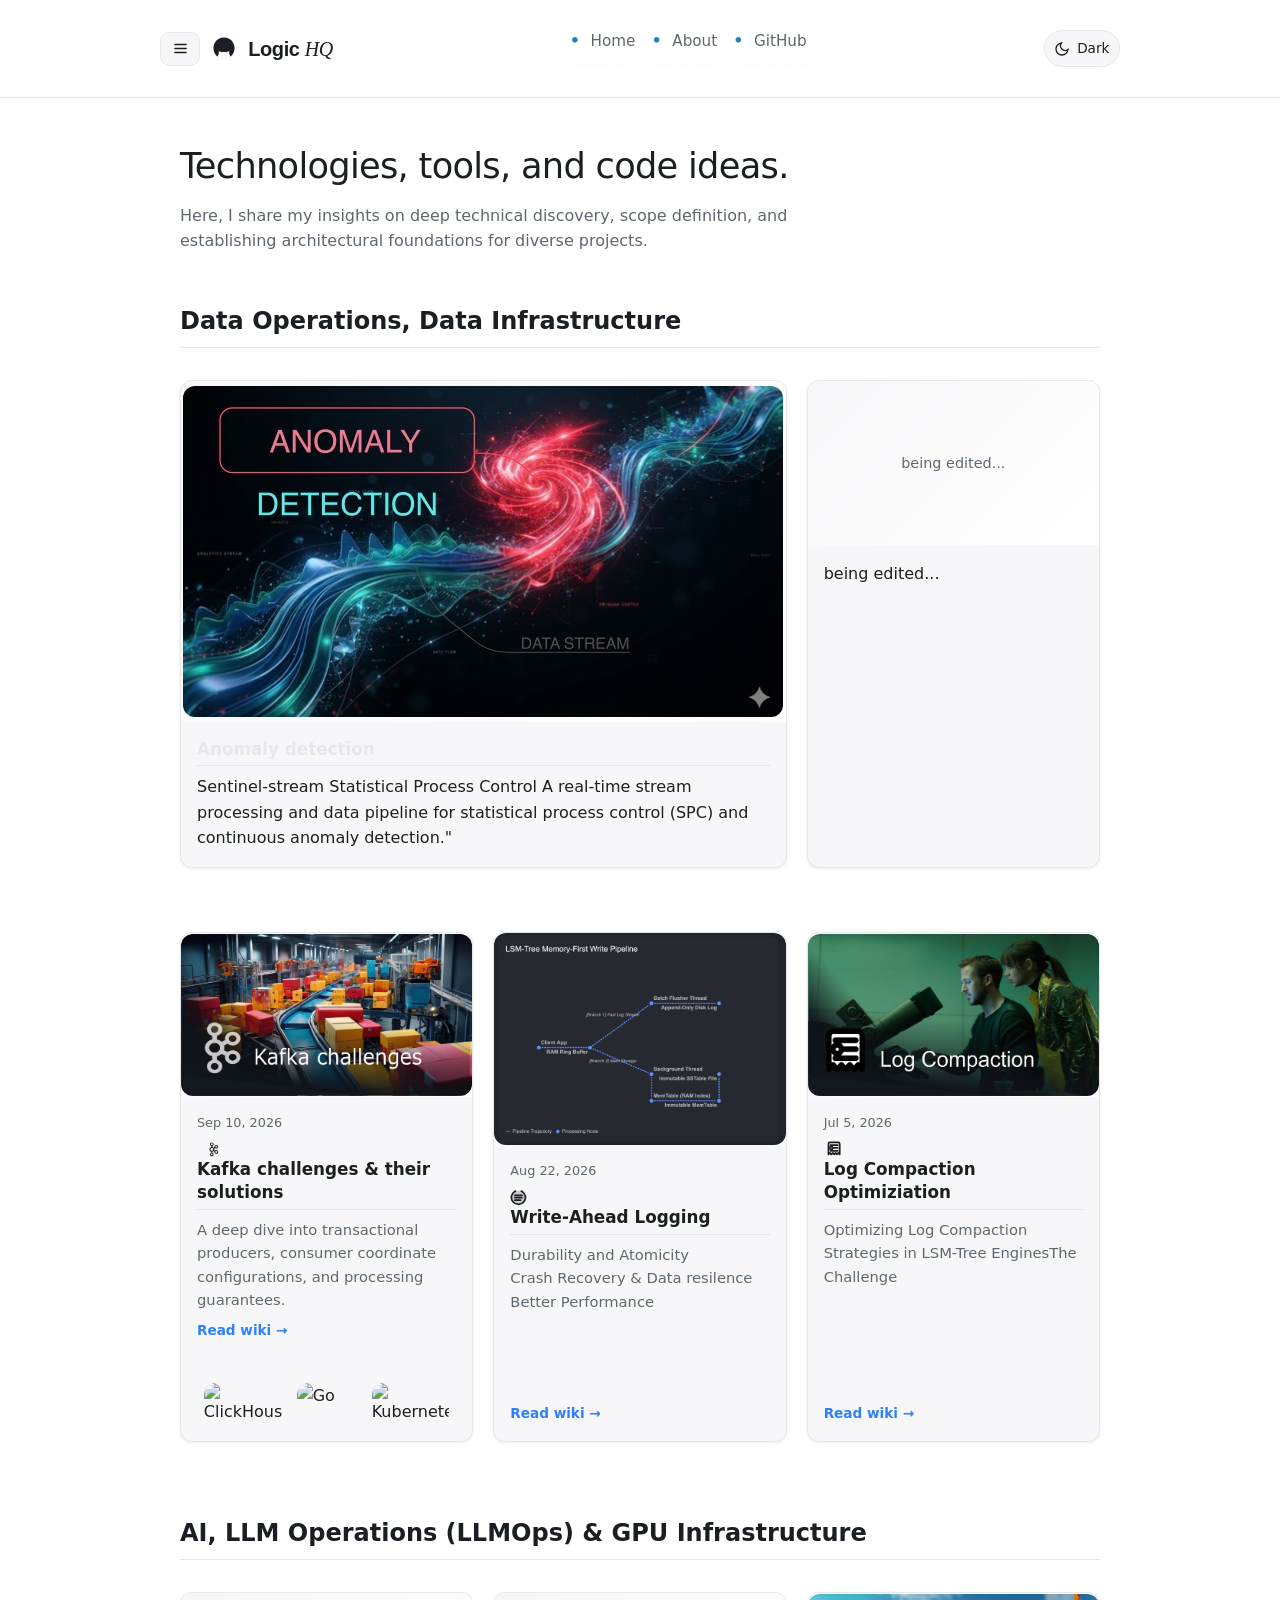
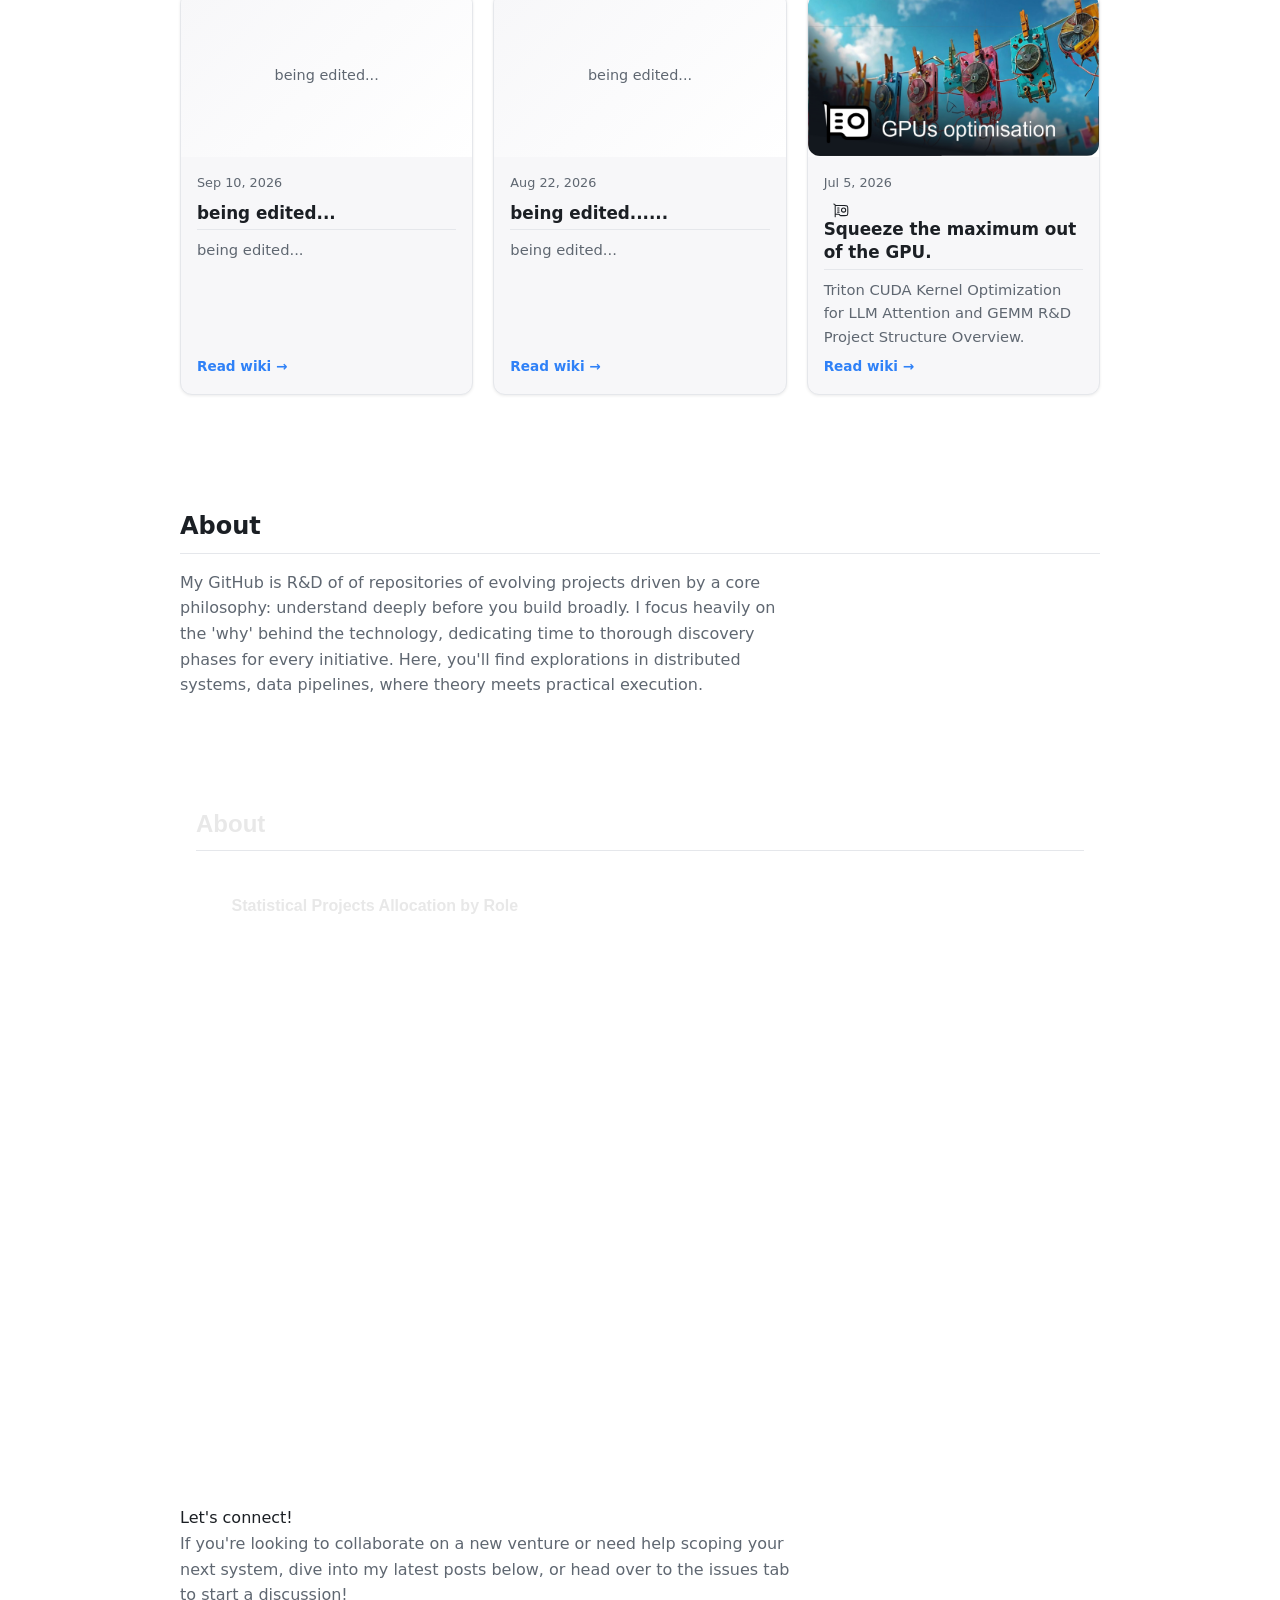
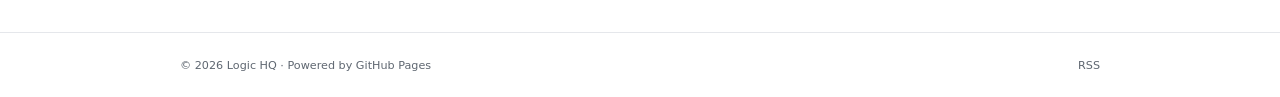
==== commit b94d69a3: "first page changed" ====
--- a/index.html
+++ b/index.html
@@ -84,7 +84,46 @@
 Here, I share my insights on deep technical discovery, scope definition, and establishing architectural foundations for diverse projects.
       </section>
 
-<h2>Data Infrastructure, Storage & Security</h2>
+<h2>Data Operations, Data Infrastructure</h2>
+
+
+<section class="posts" aria-label="Blog posts">
+  <div class="posts-grid">
+    
+    <!-- Post 1 (This will now take up 2 columns) -->
+    <article class="post-card post-card--featured">
+      <div class="post-image">
+        <a href="https://logic-hq.github.io/statistical-process-control-and-anomaly-detection.html?vscode-livepreview=true">
+        <img src="public/static/img/df.jpeg">
+      </a>
+      </div>
+      <div class="post-content">
+         <a class="art-link" href="https://logic-hq.github.io/statistical-process-control-and-anomaly-detection.html?vscode-livepreview=true">
+        <h2 class="post-title">
+          Anomaly detection
+        </h2>
+      </a>       
+        Sentinel-stream Statistical Process Control
+A real-time stream processing and data pipeline for statistical process control (SPC) and continuous anomaly detection."
+      </div>
+    </article>
+
+    <!-- Post 2 (Usual single column) -->
+    <article class="post-card">
+      <div class="post-image">
+        <img src="">
+        being edited...
+      </div>
+      <div class="post-content">
+        <!-- Content here stays exactly the same -->
+         being edited...
+      </div>
+    </article>
+
+
+  </div>
+</section>
+
 
     <section class="posts" aria-label="Blog posts">
       <div class="posts-grid">
--- a/public/static/css/main.css
+++ b/public/static/css/main.css
@@ -136,6 +136,18 @@
       max-width: 60px;
     }
 
+    .image-row {
+  display: flex;            /* Lines the images up in a row */
+  justify-content: center;   /* Centers the images horizontally (options: space-between, space-around) */
+  gap: 15px;                /* Adds spacing between the images */
+}
+
+.image-row img {
+  width: 30%;               /* Adjusts size so all three fit perfectly in the row */
+  height: auto;             /* Keeps the images proportional */
+  object-fit: cover;        /* Ensures images scale cleanly without distorting */
+}
+
     /* Base style for the entire link (Applies to "Logic ") */
 .brand-link {
   font-family: 'Inter', sans-serif; /* Your first font */
@@ -298,6 +310,18 @@
       gap: 0.5rem;
       flex: 1;
     }
+
+    .art-link {
+    text-decoration: none;
+    color: #e5e7eb;
+}
+    /* Keep all your existing CSS the same, just add this at the bottom */
+
+@media (min-width: 600px) {
+  .post-card--featured {
+    grid-column: span 2;
+  }
+}
 
     .post-meta {
       font-size: 0.8rem;
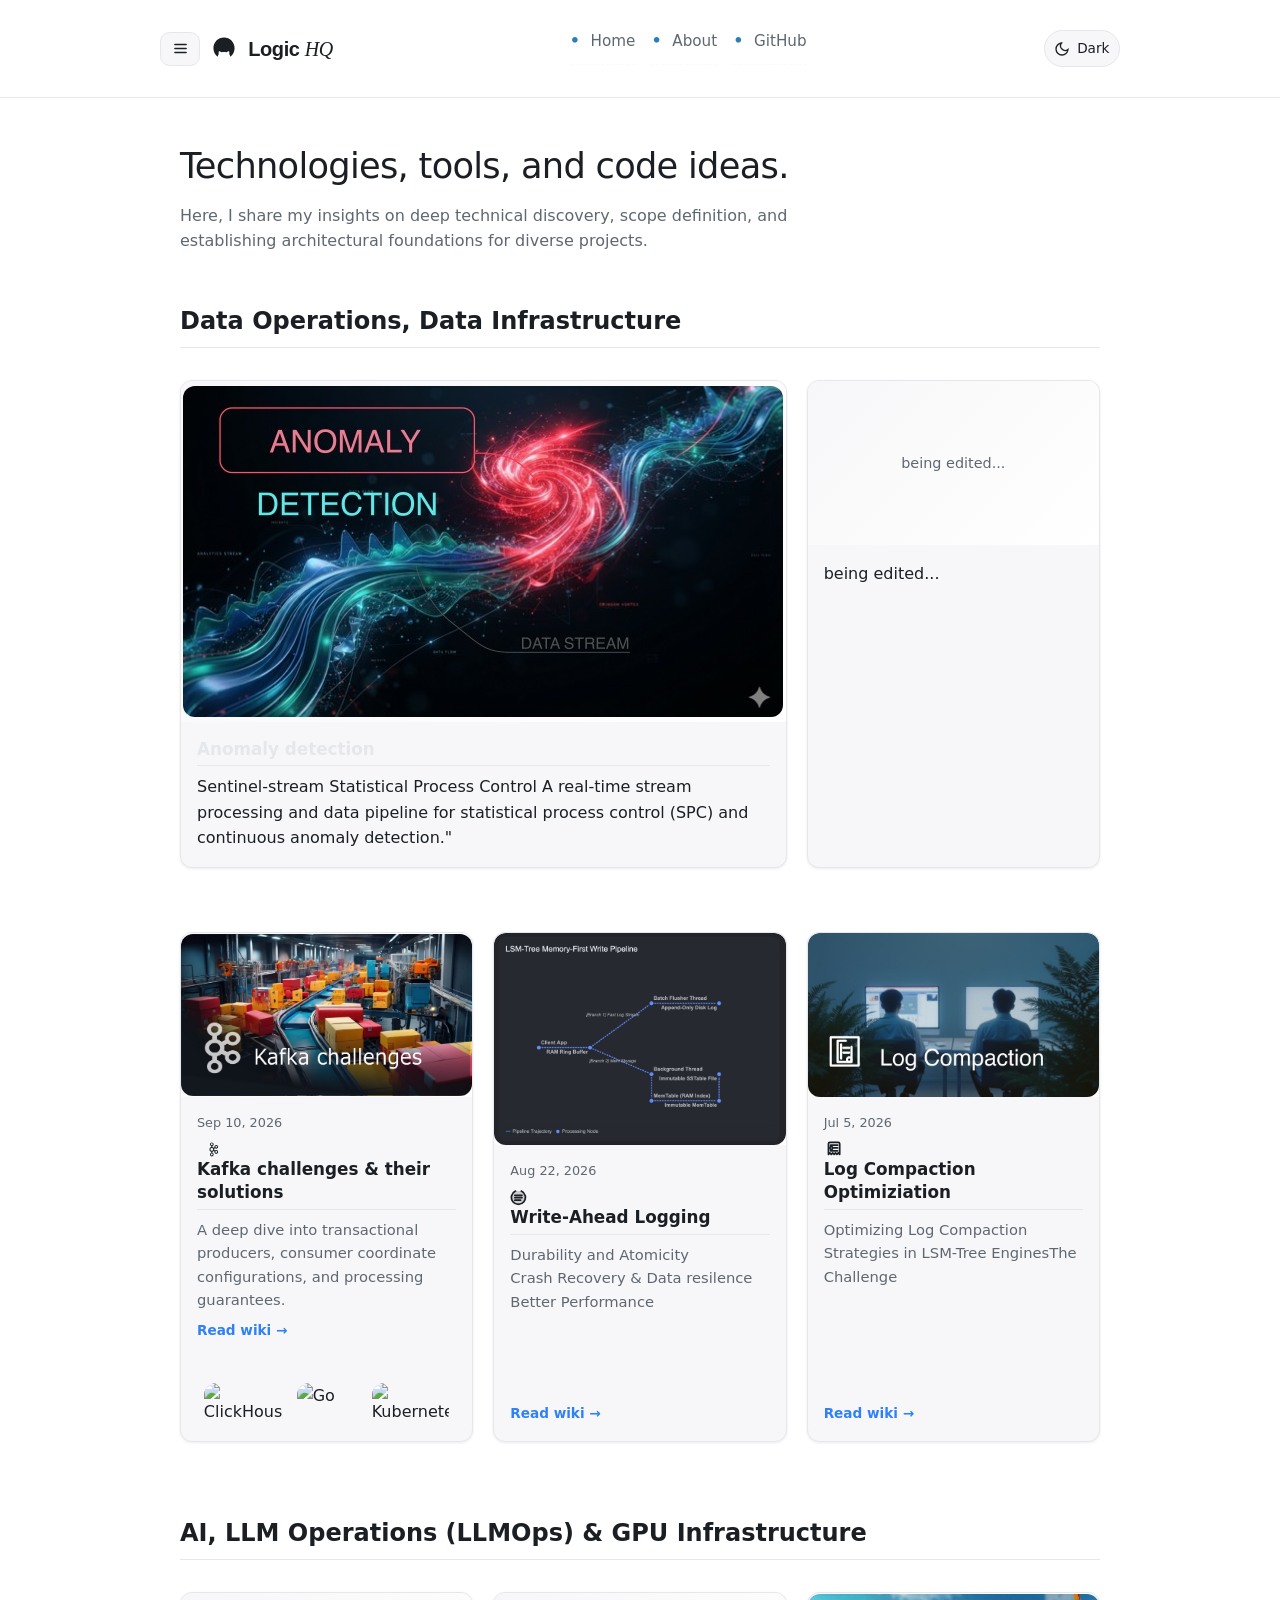
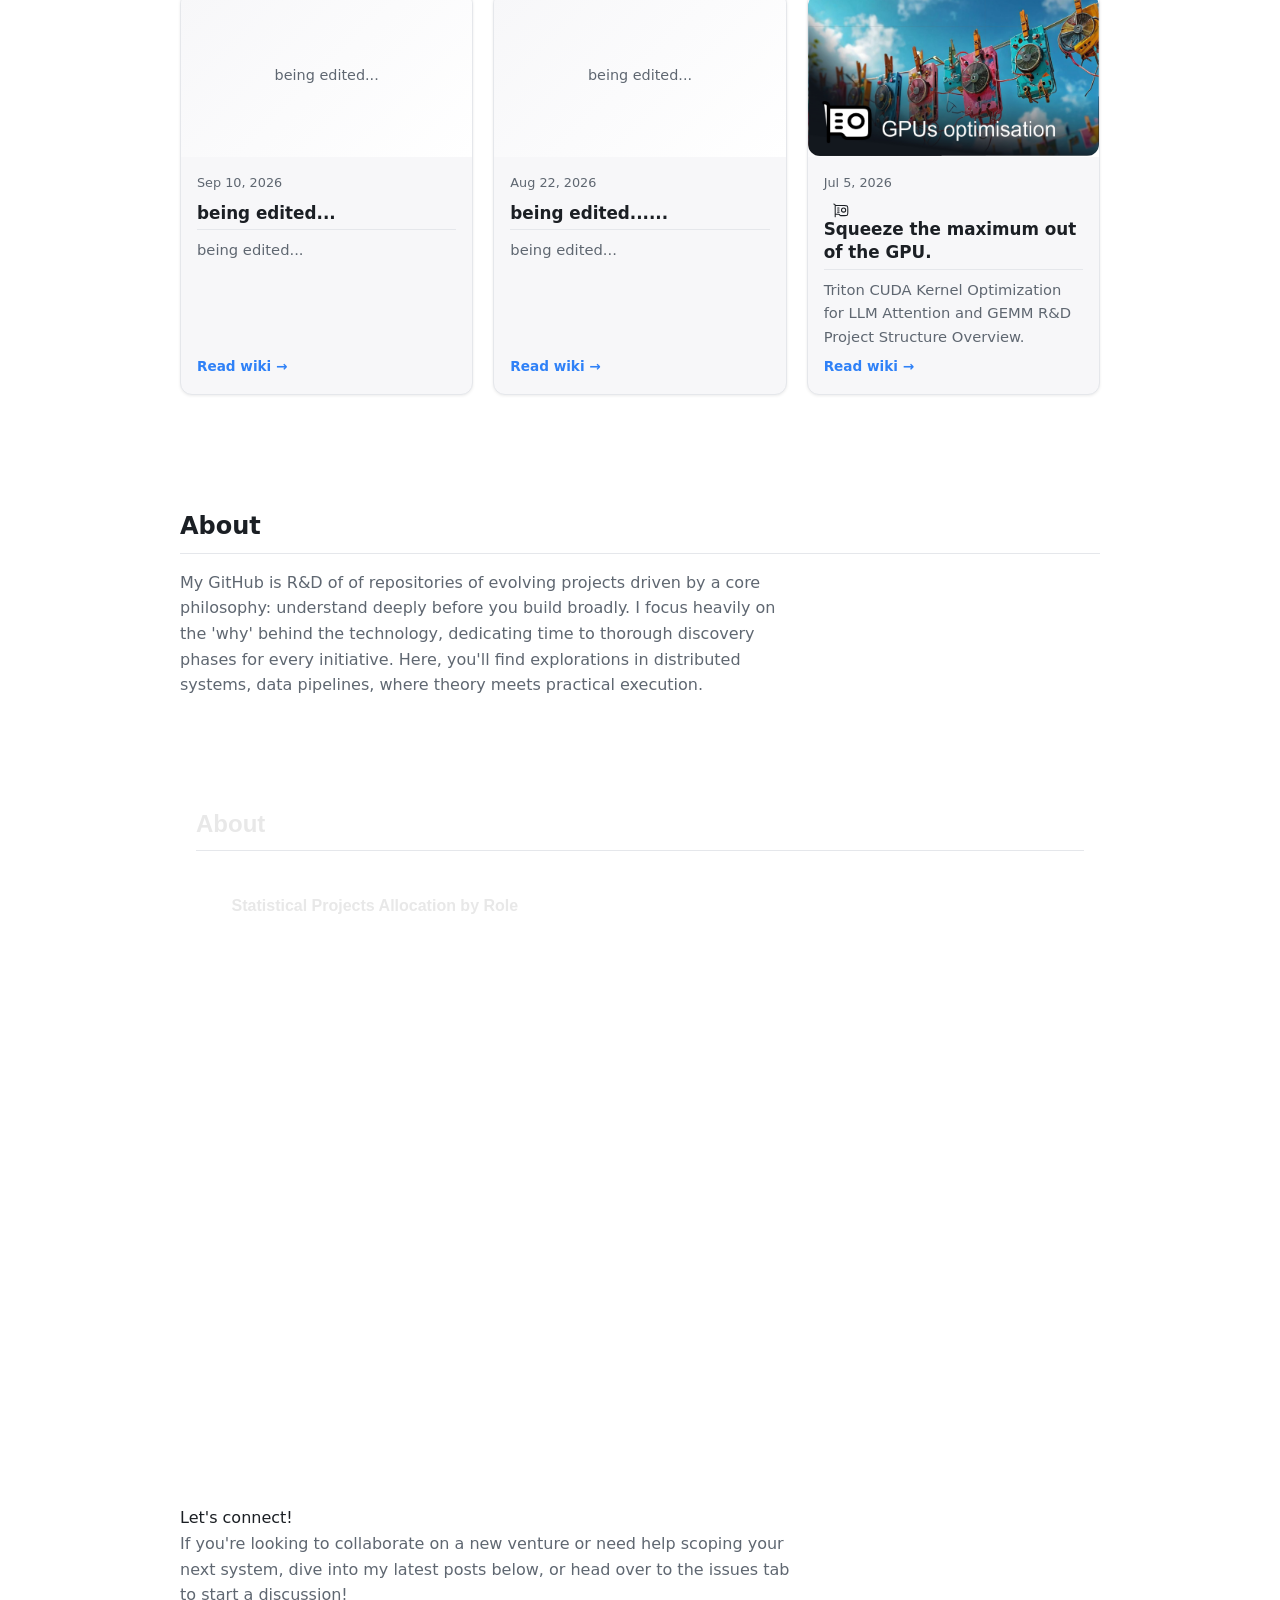
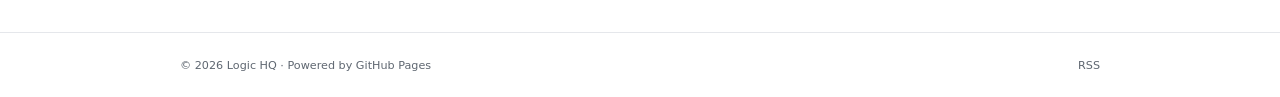
==== commit 149138d1: "img" ====
--- a/index.html
+++ b/index.html
@@ -209,7 +209,7 @@
         <!-- Post 3 -->
         <article class="post-card">
           <div class="post-image">
-            <img src="/img/log-compaction-lsm.jpg">
+            <img src="/public/static/img/log-comp.jpeg">
           </div>
           <div class="post-content">
             <div class="post-meta">
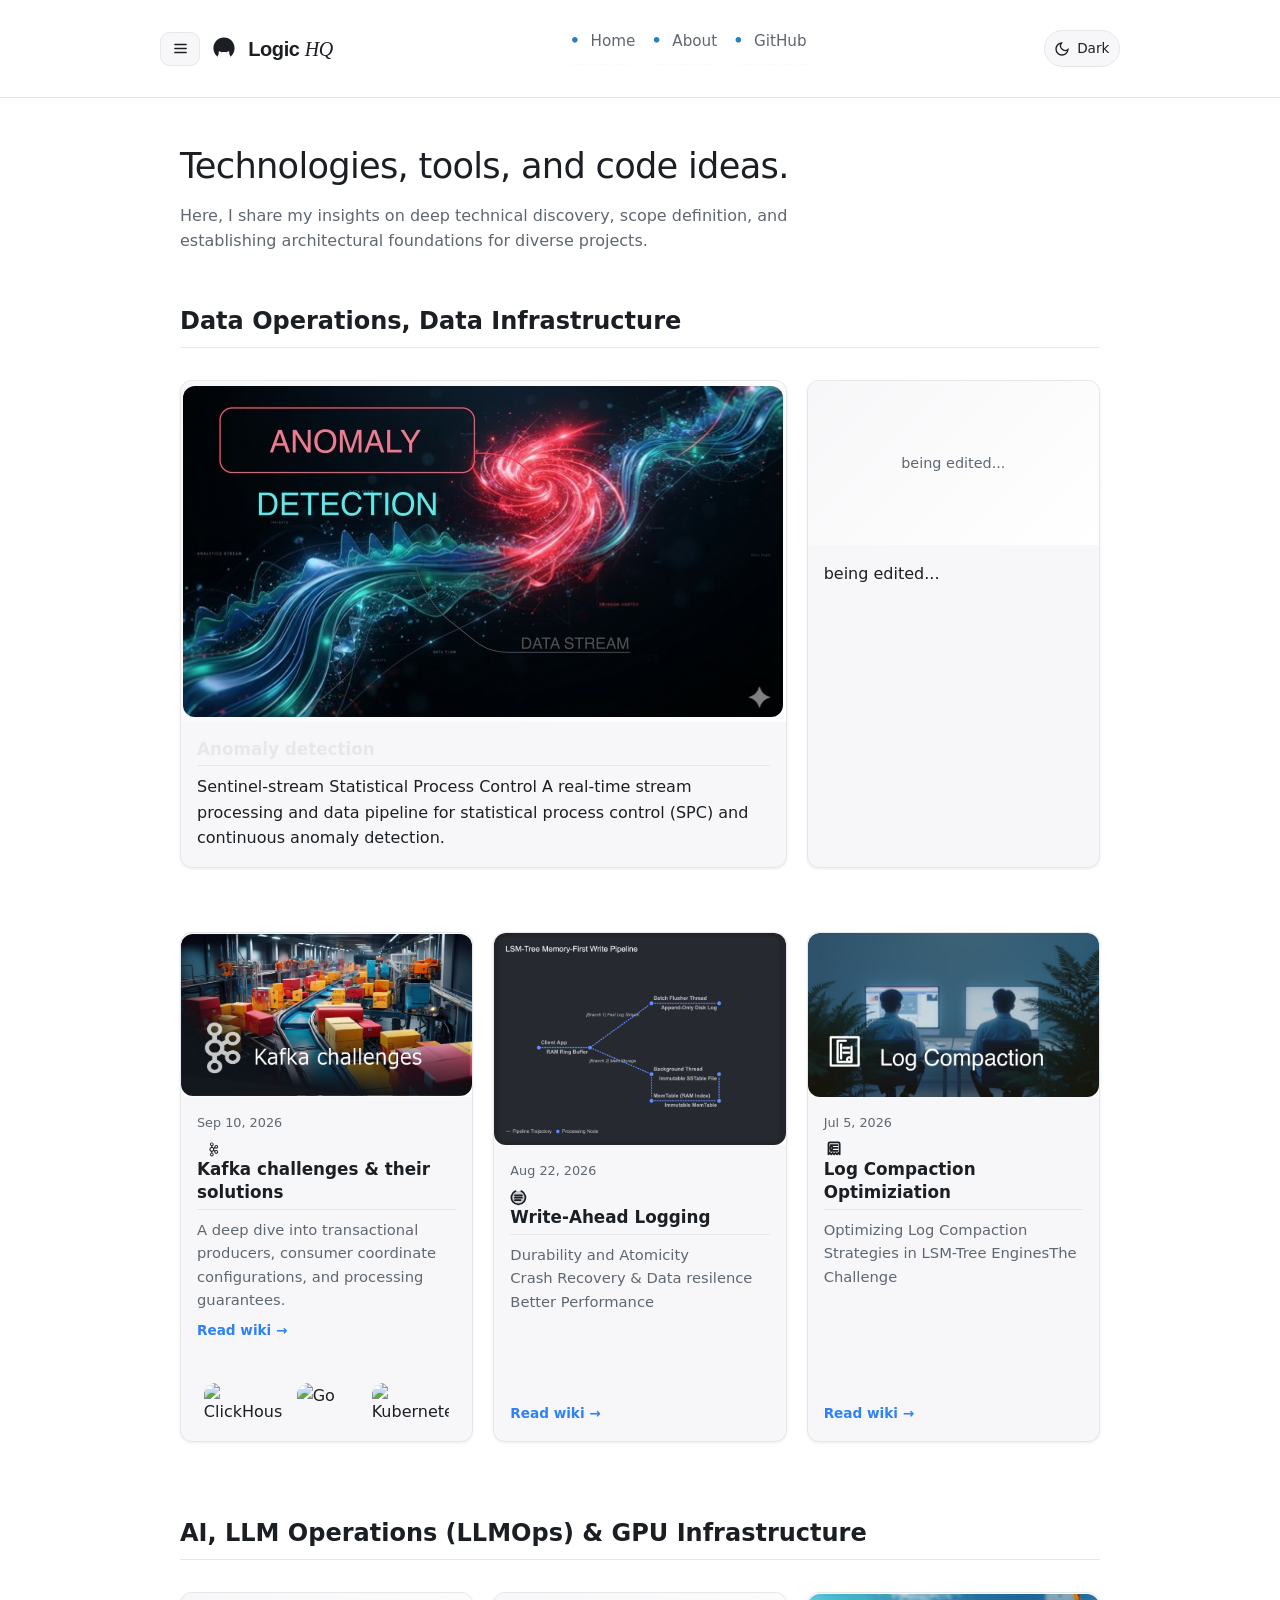
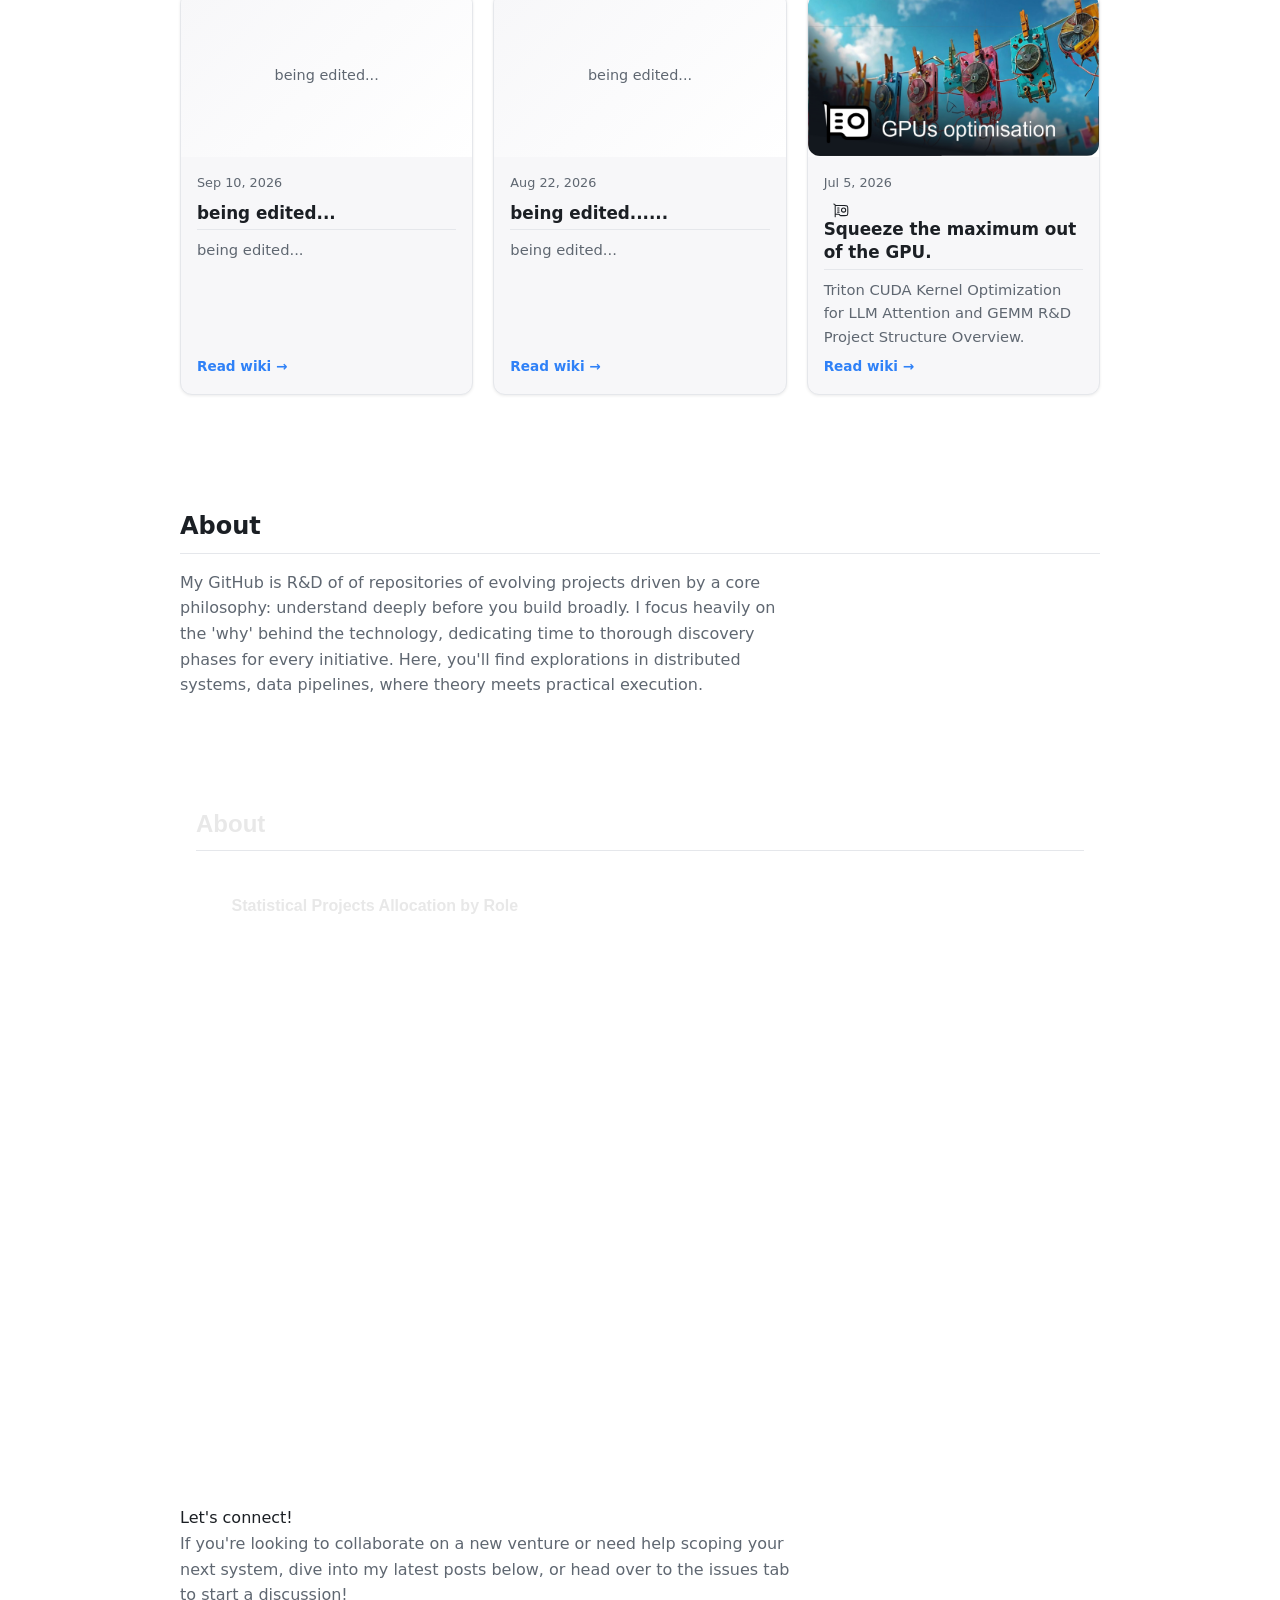
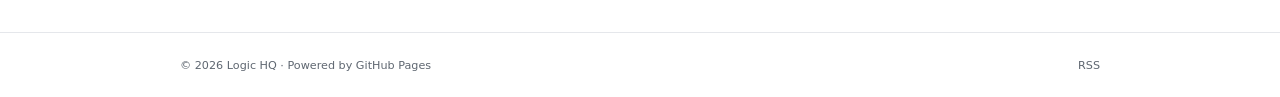
==== commit 67db8199: "img" ====
--- a/index.html
+++ b/index.html
@@ -44,11 +44,8 @@
     </g>
   </svg>
 
-  <!-- 3. Brand Text -->
-  <!-- <a href="https://logic-hq.github.io/">Logic HQ</a> -->
-
-  <!-- Update your brand link -->
-<a href="https://github.io" class="brand-link">
+  <!-- 3. Brand -->
+<a href="https://logic-hq.github.io/" class="brand-link">
   Logic <span class="brand-hq">HQ</span>
 </a>
 
@@ -104,7 +101,7 @@
         </h2>
       </a>       
         Sentinel-stream Statistical Process Control
-A real-time stream processing and data pipeline for statistical process control (SPC) and continuous anomaly detection."
+A real-time stream processing and data pipeline for statistical process control (SPC) and continuous anomaly detection.
       </div>
     </article>
 
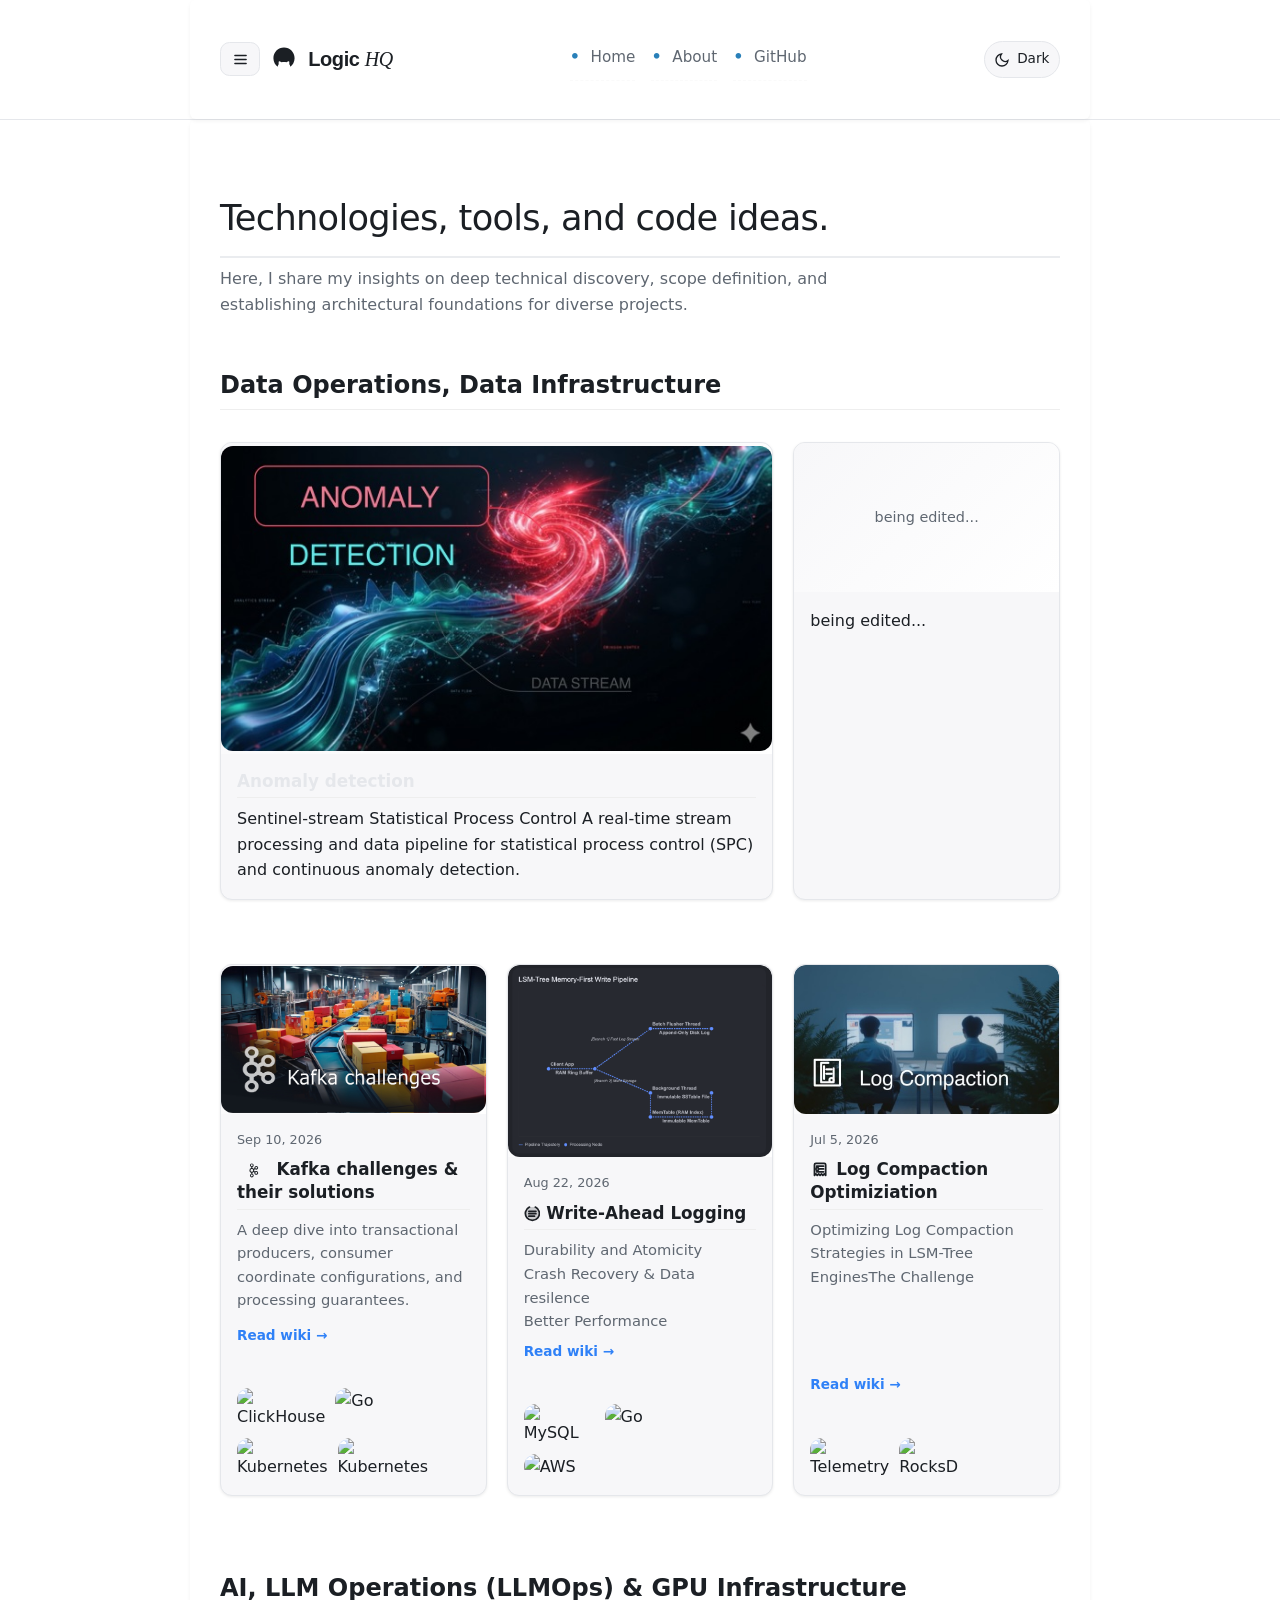
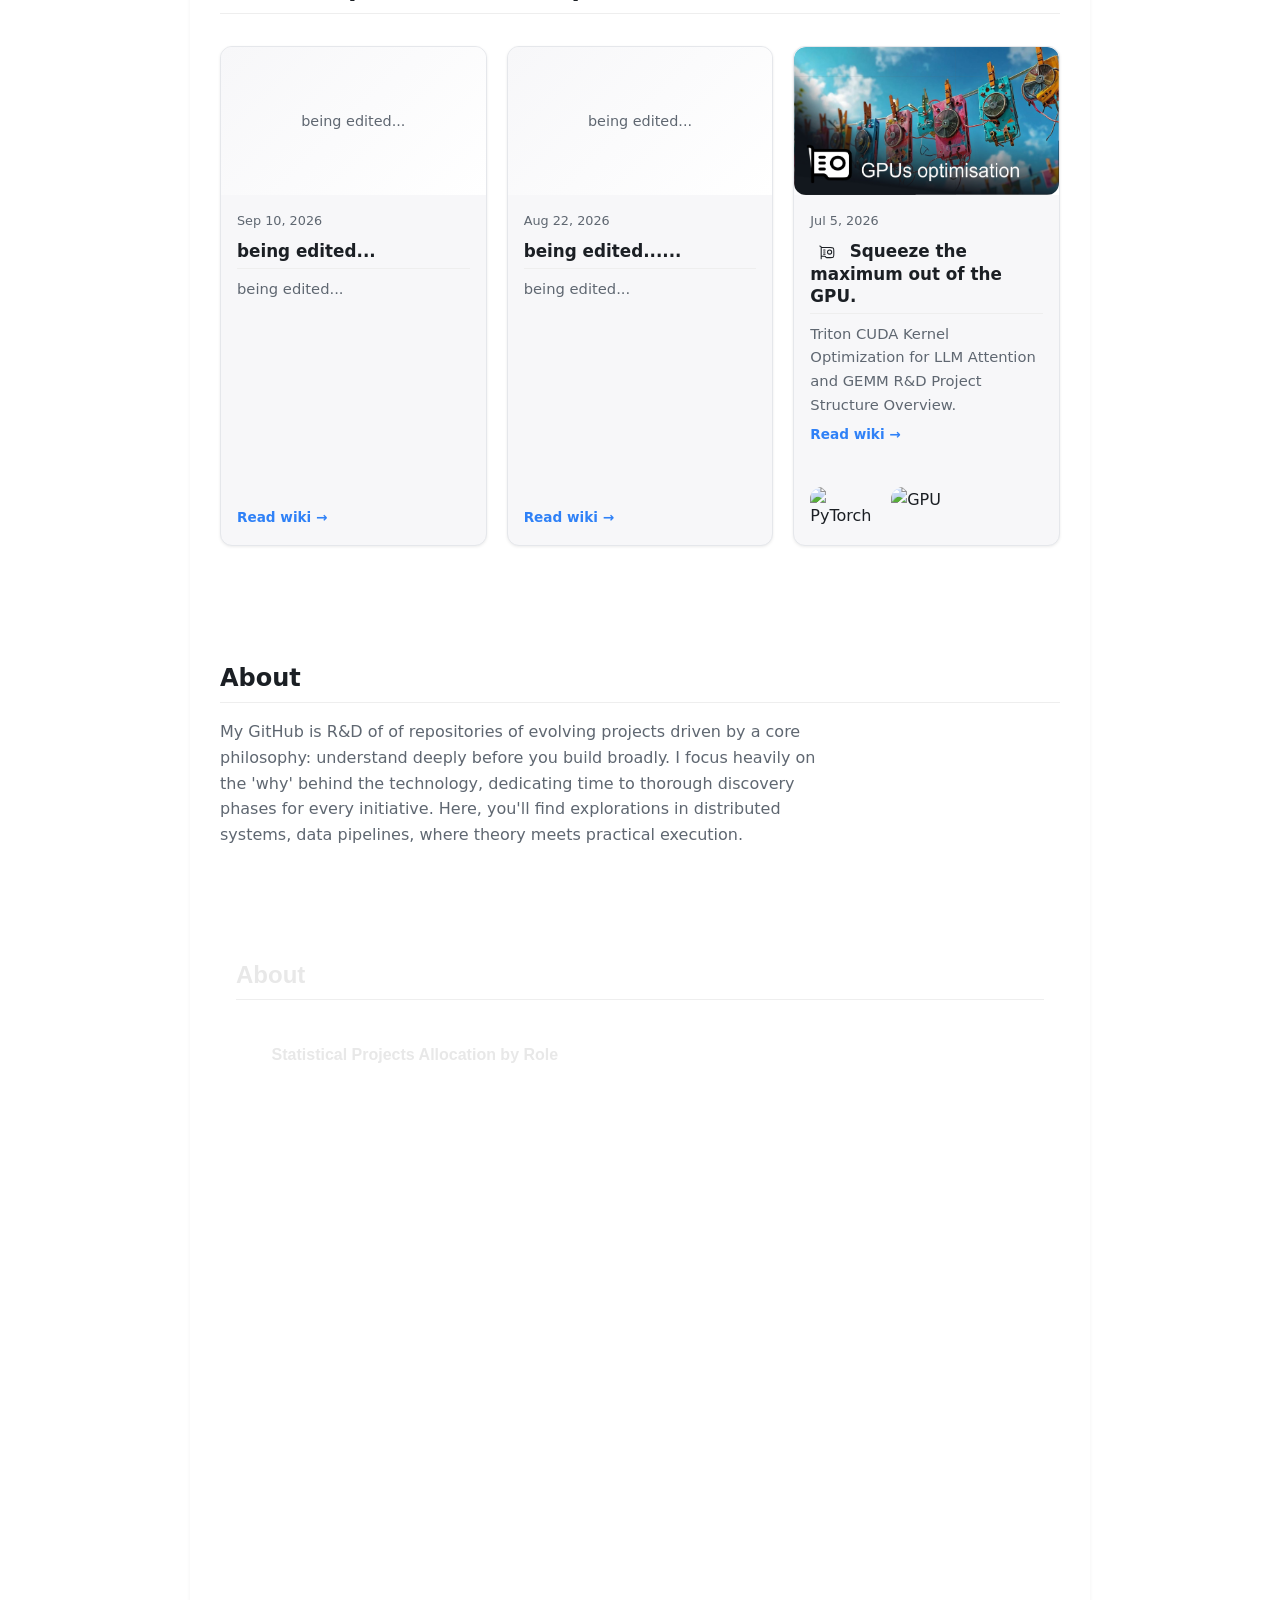
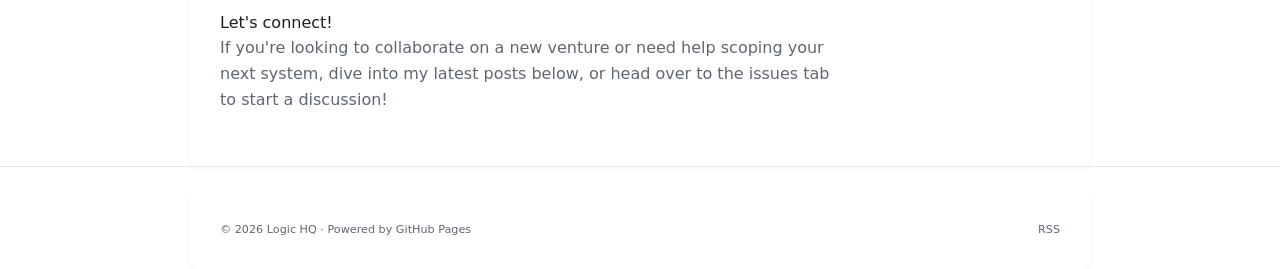
==== commit 40852909: "changes" ====
--- a/index.html
+++ b/index.html
@@ -133,7 +133,7 @@
             <div class="post-meta">
               <time datetime="2025-09-10">Sep 10, 2026</time>
             </div>
-            <h2 class="post-title">
+            <h2 class="post-title title-row">
               
               <svg xmlns="http://www.w3.org/2000/svg" width="2em" height="1em" viewBox="0 0 24 24">
 	<path d="M0 0h24v24H0z" fill="none" />
@@ -160,7 +160,12 @@
 
   <img class="tag-tech-60" alt="Go" src="https://img.shields.io/badge/Go-%2300ADD8.svg?&logo=go&logoColor=white" />
 
+</div>
+     <div class="image-row">
+
            <img class="tag-tech" alt="Kubernetes" src="https://img.shields.io/badge/Kubernetes-326CE5?logo=kubernetes&logoColor=fff" />
+
+            <img class="tag-tech" alt="Kubernetes" src="https://img.shields.io/badge/KAFKA-2896?logo=kafkaA&logoColor=fff" />
 </div>
           </div>
         </article>
@@ -174,7 +179,7 @@
             <div class="post-meta">
               <time datetime="2025-08-22">Aug 22, 2026</time>
             </div>
-            <h2 class="post-title">
+            <h2 class="post-title title-row">
 
               <svg xmlns="http://www.w3.org/2000/svg" width="1em" height="1em" viewBox="0 0 24 24">
 	<path d="M0 0h24v24H0z" fill="none" />
@@ -200,6 +205,22 @@
             <a class="post-link" href="https://github.com/Logic-HQ/write-ahead-logging/wiki">
               Read wiki →
             </a>
+<br>
+
+
+     <div class="image-row">
+            <img class="tag-tech" alt="MySQL" src="https://img.shields.io/badge/mysql-%234479A1.svg?style=for-the-badge&logo=mysql&logoColor=white" />
+
+  <img class="tag-tech-60" alt="Go" src="https://img.shields.io/badge/Go-%2300ADD8.svg?&logo=go&logoColor=white" />
+
+</div>
+     <div class="image-row">
+
+           <img class="tag-tech" alt="AWS" src="https://custom-icon-badges.demolab.com/badge/AWS-%23FF9900.svg?logo=aws&logoColor=white" />
+</div>
+
+
+
           </div>
         </article>
 
@@ -212,7 +233,7 @@
             <div class="post-meta">
               <time datetime="2025-07-05">Jul 5, 2026</time>
             </div>
-            <h2 class="post-title">
+            <h2 class="post-title title-row">
               <a href="https://github.com/Logic-HQ/log-compaction-optimiziation-lsm/wiki">
                
                 <svg xmlns="http://www.w3.org/2000/svg" width="1.2em" height="1em" viewBox="0 0 24 24">
@@ -234,6 +255,18 @@
             <a class="post-link" href="https://github.com/Logic-HQ/log-compaction-optimiziation-lsm/wiki">
               Read wiki →
             </a>
+
+
+<br>
+
+     <div class="image-row">
+            <img class="tag-tech" alt="Telemetry" src="https://img.shields.io/badge/OpenTelemetry-000?logo=opentelemetry&logoColor=fff" />
+
+  <img class="tag-tech-60" alt="RocksDB" src="https://img.shields.io/badge/RocksDB-EA2328?logo=couchbase&logoColor=white" />
+
+</div>
+
+
           </div>
         </article>
       </div>
@@ -253,7 +286,7 @@
             <div class="post-meta">
               <time datetime="2025-09-10">Sep 10, 2026</time>
             </div>
-            <h2 class="post-title">
+            <h2 class="post-title title-row">
               
               
 
@@ -281,7 +314,7 @@
             <div class="post-meta">
               <time datetime="2025-08-22">Aug 22, 2026</time>
             </div>
-            <h2 class="post-title">
+            <h2 class="post-title title-row">
               <a href="/posts/css-variables-theming.html">being edited......</a>
             </h2>
             <p class="post-excerpt">
@@ -302,7 +335,7 @@
             <div class="post-meta">
               <time datetime="2025-07-05">Jul 5, 2026</time>
             </div>
-            <h2 class="post-title">
+            <h2 class="post-title title-row">
               <a href="https://github.com/Logic-HQ/didactic-octo-memory/wiki">
                 <svg xmlns="http://www.w3.org/2000/svg" width="2em" height="1em" viewBox="0 0 24 24">
 	<path d="M0 0h24v24H0z" fill="none" />
@@ -320,6 +353,17 @@
             <a class="post-link" href="https://github.com/Logic-HQ/didactic-octo-memory/wiki">
               Read wiki →
             </a>
+
+            <br>
+
+                 <div class="image-row">
+            <img class="tag-tech" alt="PyTorch" src="https://img.shields.io/badge/PyTorch-ee4c2c?logo=pytorch&logoColor=white" />
+
+  <img class="tag-tech-60" alt="GPU" src="https://img.shields.io/badge/GPU-%2300ADD8.svg?&logoColor=white" />
+
+</div>
+
+
           </div>
         </article>
       </div>
@@ -331,7 +375,8 @@
        My GitHub is R&D of of repositories of evolving projects driven by a core philosophy: understand deeply before you build broadly. I focus heavily on the 'why' behind the technology, dedicating time to thorough discovery phases for every initiative. Here, you'll find explorations in  distributed systems, data pipelines, where theory meets practical execution. 
       </p>
 
-
+<!-- [![Hugging Face](https://img.shields.io/badge/Hugging%20Face-FFD21E?logo=huggingface&logoColor=000)](#) -->
+   
  <section class="posts" aria-label="Blog posts">
       <!-- <div class="posts-grid"> -->
 
--- a/public/static/css/main.css
+++ b/public/static/css/main.css
@@ -136,16 +136,23 @@
       max-width: 60px;
     }
 
-    .image-row {
-  display: flex;            /* Lines the images up in a row */
-  justify-content: center;   /* Centers the images horizontally (options: space-between, space-around) */
-  gap: 15px;                /* Adds spacing between the images */
+.title-row svg{
+  display: inline-block; /* Places them side-by-side */
+  /* width: 30%; */
+  /* margin-left: 1%; */
+}
+
+.image-row {
+  display: grid;
+  grid-template-columns: repeat(3, 1fr); /* Creates 3 equal columns */
+  gap: 10px;
 }
 
 .image-row img {
-  width: 30%;               /* Adjusts size so all three fit perfectly in the row */
+  /*  width: 30%;              Adjusts size so all three fit perfectly in the row */
   height: auto;             /* Keeps the images proportional */
   object-fit: cover;        /* Ensures images scale cleanly without distorting */
+
 }
 
     /* Base style for the entire link (Applies to "Logic ") */
--- a/public/static/css/widget_spc.css
+++ b/public/static/css/widget_spc.css
@@ -1082,6 +1082,10 @@
    color: white;
 }
 
+.date-a{
+   color: #74798b;
+   font-size: 0.9rem;
+}
 
 /* --- Overlay for better Text Readability (Crucial for image backgrounds) --- */
 .hero-section::before {
@@ -1154,3 +1158,70 @@
         font-size: 1.1em;
     }
 }
+
+ .container {
+            max-width: 900px;
+            margin: 0 auto;
+           /* background-color: var(--color-foreground);  White content box */
+            padding: 30px;
+            border-radius: 6px;
+            box-shadow: 0 2px 4px rgba(0, 0, 0, 0.05);
+        }
+        h1 {
+            font-size: 2em;
+            /* color: #24292e; */
+            border-bottom: 2px solid #eaecef;
+            padding-bottom: 10px;
+            margin-top: 30px;
+        }
+        h2 {
+            font-size: 1.5em;
+            /* color: #333; */
+            margin-top: 25px;
+            border-bottom: 1px solid #eee;
+            padding-bottom: 5px;
+        }
+        h3 {
+            font-size: 1.2em;
+            /* color: #444; */
+            margin-top: 20px;
+        }
+        strong {
+            color: #0366d6; /* Highlight key terms */
+        }
+        code {
+            /* background-color: var(--color-foreground); */
+            padding: 2px 4px;
+            border-radius: 3px;
+            font-family: "SFMono-Regular", Consolas, "Liberation Mono", Menlo, monospace;
+            font-size: 0.95em;
+        }
+        pre {
+            /* background-color:var(--color-foreground); */
+            padding: 15px;
+            border-radius: 4px;
+            overflow-x: auto;
+            margin-bottom: 20px;
+            border: 1px solid #ddd;
+        }
+        .mermaid {
+            /* Placeholder styling for Mermaid diagrams if you were to render them */
+            /* background-color: var(--color-foreground); */
+            padding: 15px;
+            border-radius: 4px;
+            border: 1px dashed #ccc;
+        }
+        ul {
+            margin-top: 15px;
+            padding-left: 20px;
+        }
+        li {
+            margin-bottom: 8px;
+        }
+        .link-style {
+            display: block;
+            margin-top: 20px;
+            font-weight: bold;
+            color: #0366d6;
+        }
+        
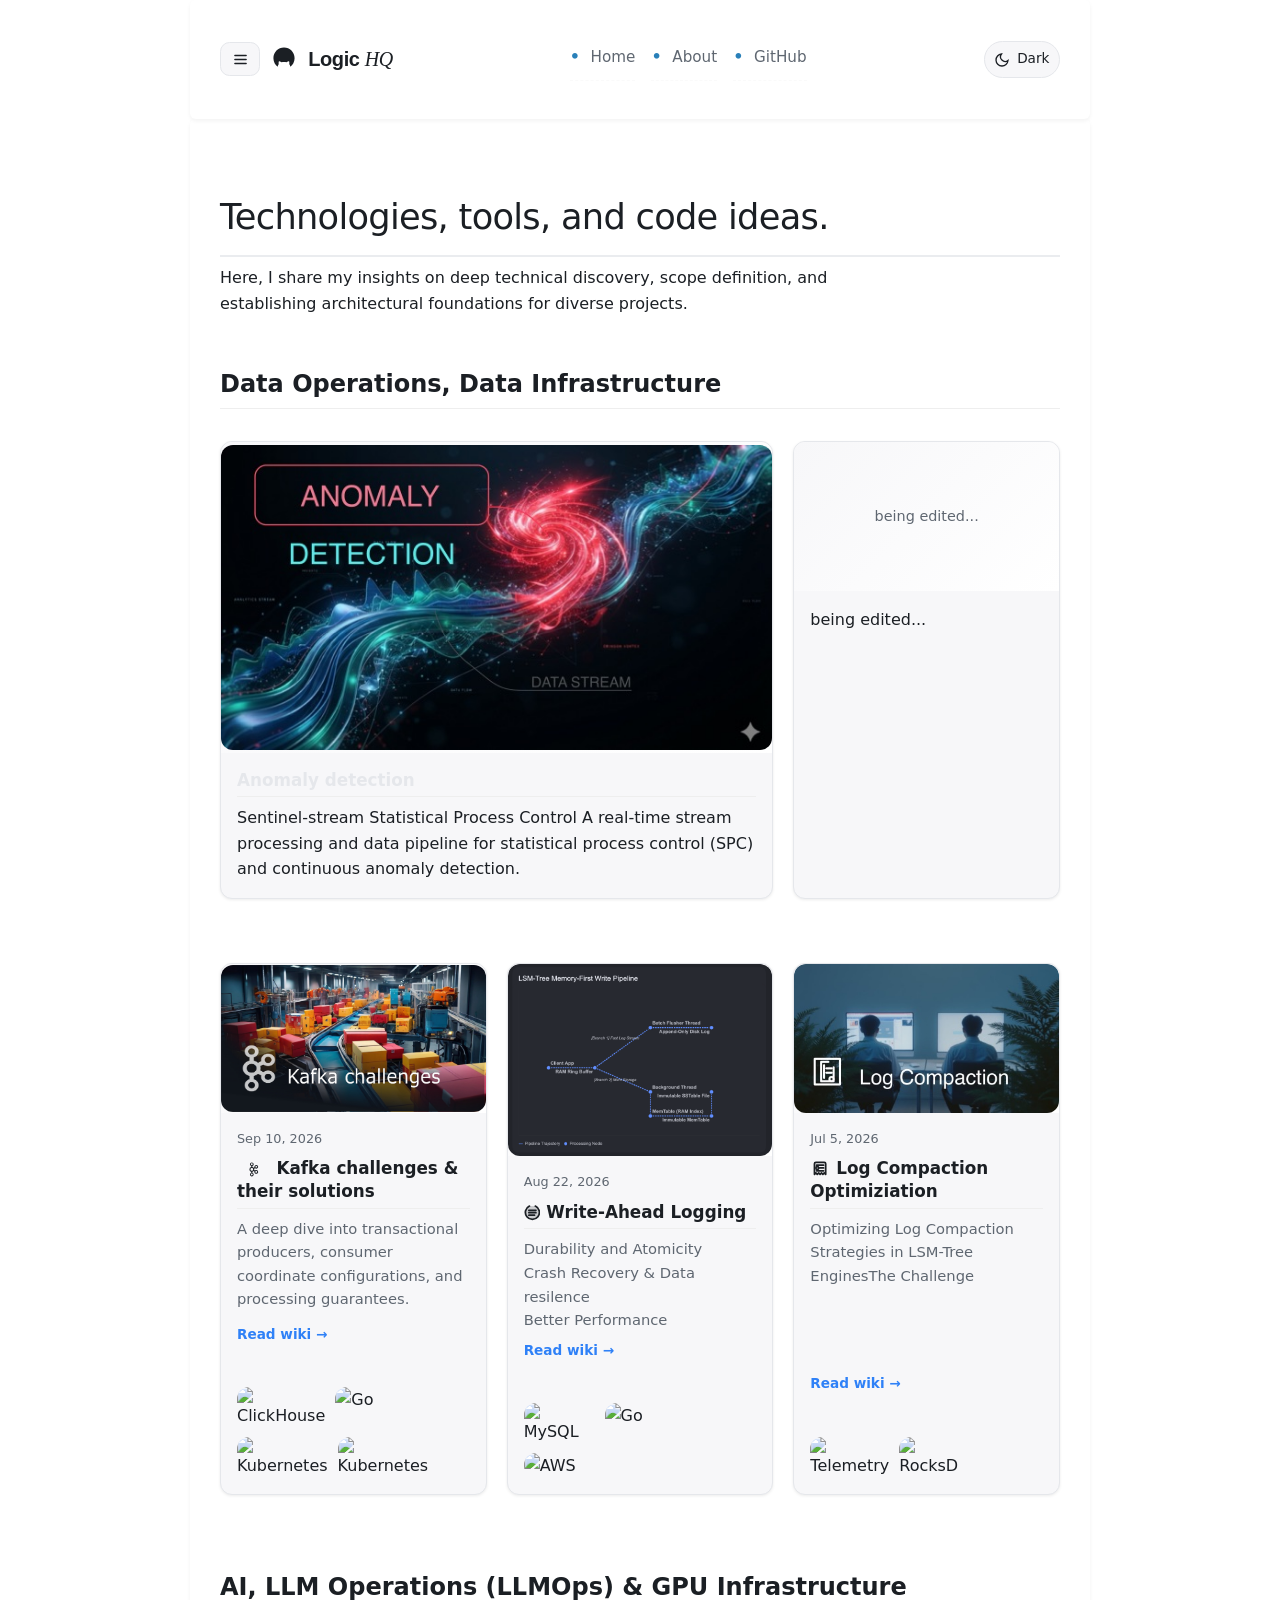
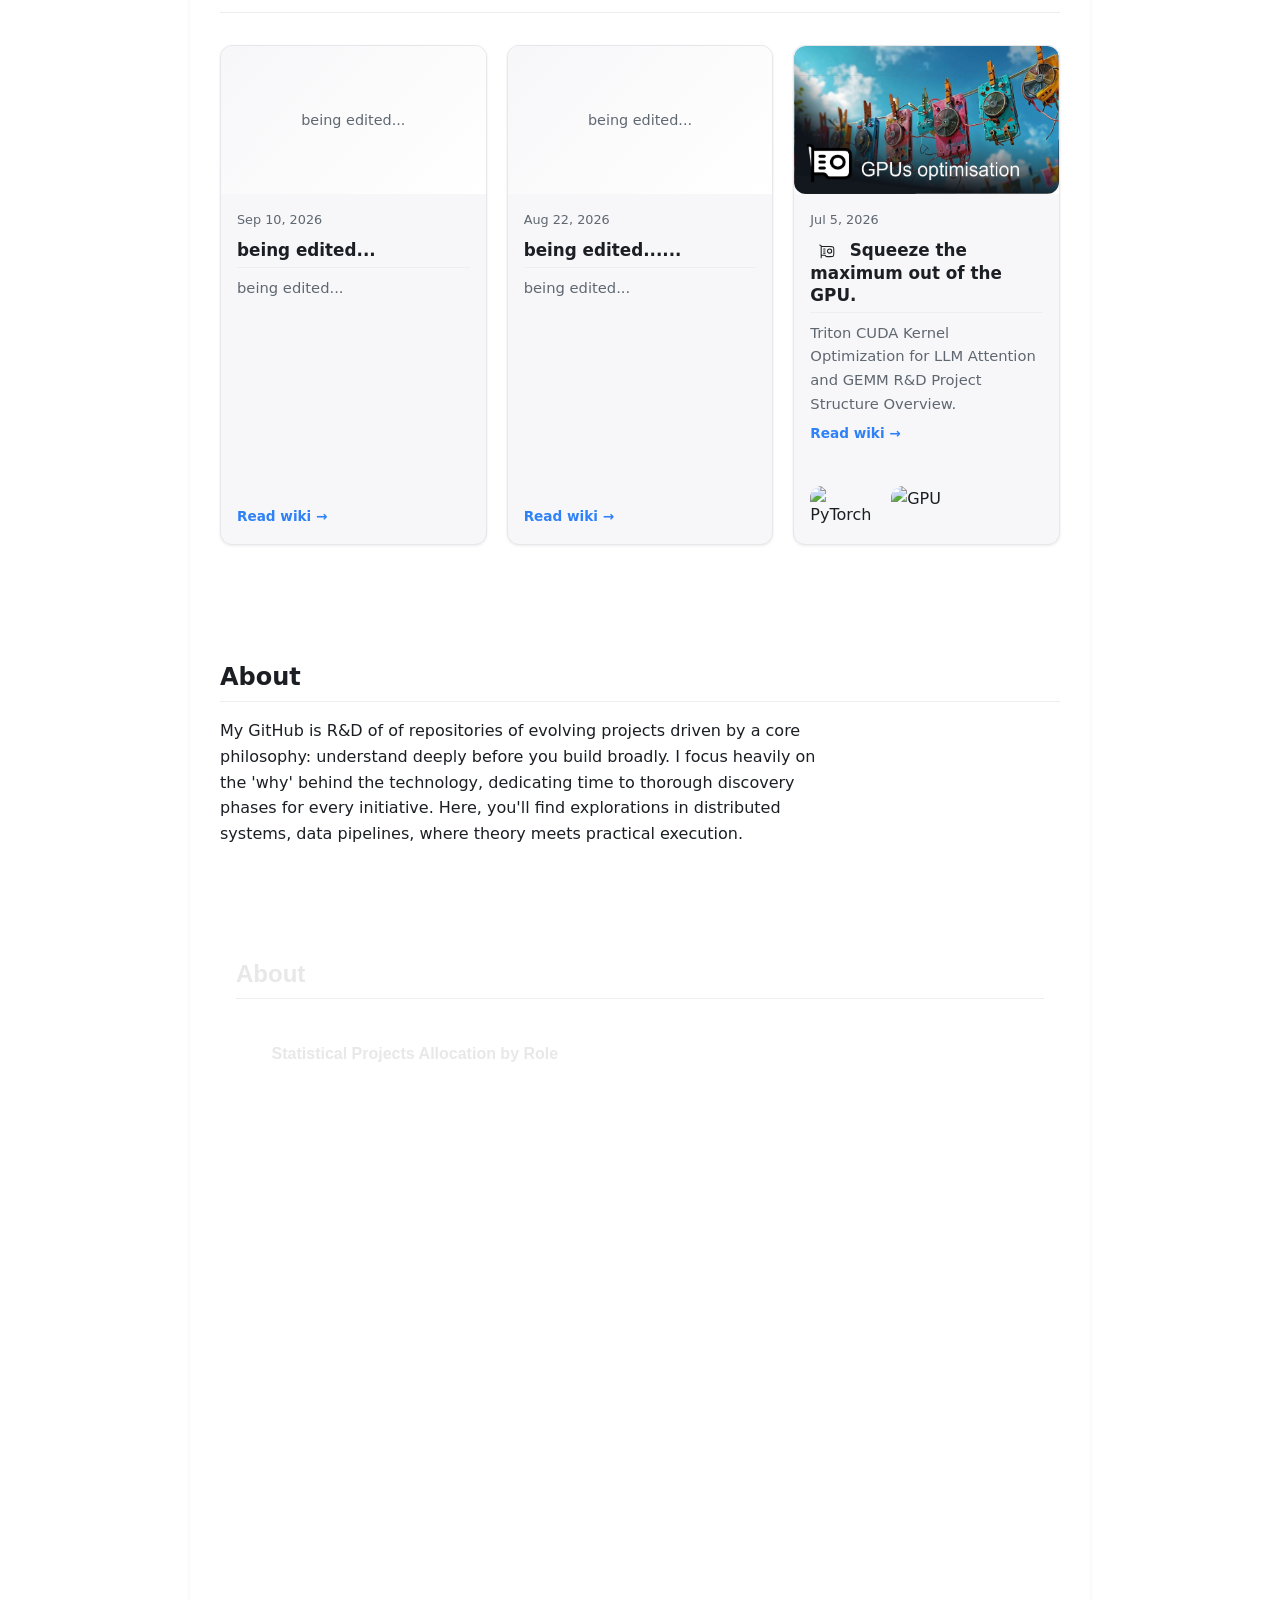
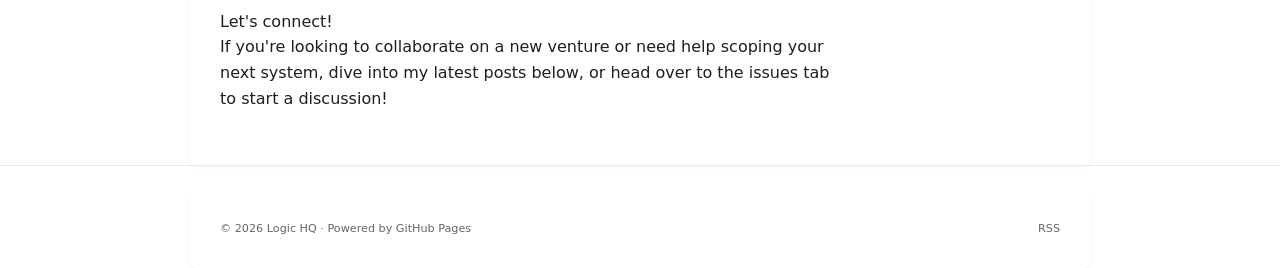
==== commit 14d6e123: "Update index.html" ====
--- a/index.html
+++ b/index.html
@@ -13,14 +13,19 @@
 <script src="https://www.gstatic.com/external_hosted/chartjs/Chart.min.js"></script>
 <script src="https://www.gstatic.com/vertexaisearch/thirdparty/chartjs-plugin-datalabels_min.2.2.0.js"></script>
 
-<link rel="stylesheet" href="public/static/css/main.css">
-<link rel="stylesheet" href="public/static/css/widget_spc.css">
-
-  <style>
-   
-    </style>
-
-
+<link rel="stylesheet" href="/public/static/css/main.css">
+<link rel="stylesheet" href="/public/static/css/widget_spc.css">
+	
+<!-- Google tag (gtag.js) -->
+<script async src="https://www.googletagmanager.com/gtag/js?id=G-NDVJY9ZCML"></script>
+<script>
+  window.dataLayer = window.dataLayer || [];
+  function gtag(){dataLayer.push(arguments);}
+  gtag('js', new Date());
+
+  gtag('config', 'G-NDVJY9ZCML');
+</script>
+	
 </head>
 <body>
   <header class="site-header">
@@ -336,7 +341,7 @@
               <time datetime="2025-07-05">Jul 5, 2026</time>
             </div>
             <h2 class="post-title title-row">
-              <a href="https://github.com/Logic-HQ/didactic-octo-memory/wiki">
+              <a href="https://logic-hq.github.io/en/ai-llm-ops/squeeze-out-gpu's-performance">
                 <svg xmlns="http://www.w3.org/2000/svg" width="2em" height="1em" viewBox="0 0 24 24">
 	<path d="M0 0h24v24H0z" fill="none" />
 	<g fill="none" stroke="currentColor" stroke-linecap="round" stroke-linejoin="round" stroke-width="1.5">
--- a/public/static/css/main.css
+++ b/public/static/css/main.css
@@ -3,7 +3,10 @@
        ========================= */
     :root {
       --bg: #ffffff;
+      --color-bg-subtle: #f6f6f6;
       --bg-elev: #f7f7f9;
+      --text-title: #030d1d;
+      --text-primary: #4c4f54;
       --text: #1b1f24;
       --text-muted: #5f6771;
       --border: #e5e7eb;
@@ -19,6 +22,9 @@
     :root[data-theme="dark"] {
       --bg: #0d1117;
       --bg-elev: #161b22;
+      --color-bg-subtle: #161b22;
+      --text-title: #e3eefe;
+      --text-primary: #9fa2a5;
       --text: #e6edf3;
       --text-muted: #8b949e;
       --border: #30363d;
@@ -87,7 +93,7 @@
       top: 0;
       z-index: 10;
       background: var(--bg);
-      border-bottom: 1px solid var(--border);
+      border-bottom: 0px solid var(--border);
       backdrop-filter: blur(8px);
     }
 
@@ -135,6 +141,93 @@
         .tag-tech-60{
       max-width: 60px;
     }
+
+
+.user-meta-container {
+  display: flex;
+  align-items: center;
+  gap: 8px;
+  font-family: -apple-system, BlinkMacSystemFont, "Segoe UI", Roboto, Helvetica, Arial, sans-serif;
+  margin-bottom: 2rem;
+}
+
+.gh-meta-container {
+  display: flex;
+  align-items: center;
+  gap: 8px;
+  font-family: -apple-system, BlinkMacSystemFont, "Segoe UI", Roboto, Helvetica, Arial, sans-serif;
+
+}
+
+        .gh-tag-badge {
+          margin-top: 1rem;
+          margin-bottom: 0cqb;
+          align-items: center;
+                padding: 15px 20px;
+            background-color: var(--text-secondary);
+            border: 1px solid var(--color-border-default);
+            border-radius: 2em;
+            /* color: var(--color-fg-muted); */
+            color: var(--bg);
+            margin-left: 8px;
+        }
+
+/* Base style for clickable elements to remove default link styling */
+.meta-link {
+  color: var(--accent-contrast) !important;
+  text-decoration: none;
+  display: inline-flex;
+  align-items: center;
+}
+
+.meta-gh-link {
+  text-decoration: none;
+  display: inline-flex;
+  align-items: center;
+}
+
+.meta-avatar {
+  width: 24px;
+  height: 24px;
+  border-radius: 50%;
+  object-fit: cover;
+}
+
+.meta-info {
+  display: flex;
+  align-items: center;
+  gap: 4px;
+  font-size: 14px;
+}
+
+.meta-username {
+  color: var(--text-title);
+  font-weight: 500;
+}
+
+/* Optional: Slight color change or underline when hovering over the username */
+.username-link:hover .meta-username {
+  text-decoration: underline;
+  color: var(--text-title);
+}
+
+/* Optional: Slight opacity change when hovering over the avatar */
+.avatar-link:hover .meta-avatar {
+  opacity: 0.85;
+}
+
+.meta-divider {
+  color: #82959b;
+}
+
+.meta-date {
+  color: #82959b;
+  font-size: .8rem;
+  font-weight: 400;
+}
+
+
+
 
 .title-row svg{
   display: inline-block; /* Places them side-by-side */
@@ -265,7 +358,7 @@
     }
 
     .hero p {
-      color: var(--text-muted);
+      color: var(--text);
       margin: 0;
       max-width: 60ch;
     }
@@ -458,9 +551,13 @@
             font-size: 1.5em;
             font-weight: 600;
             padding-bottom: 0.3em;
-            border-bottom: 1px solid var(--border);
+            /* border-bottom: 1px solid var(--border); */
             margin-top: 24px;
             margin-bottom: 16px;
+        }
+
+        .bbl{
+           border-bottom: 1px solid var(--border);
         }
         h3 {
             font-size: 1.25em;
